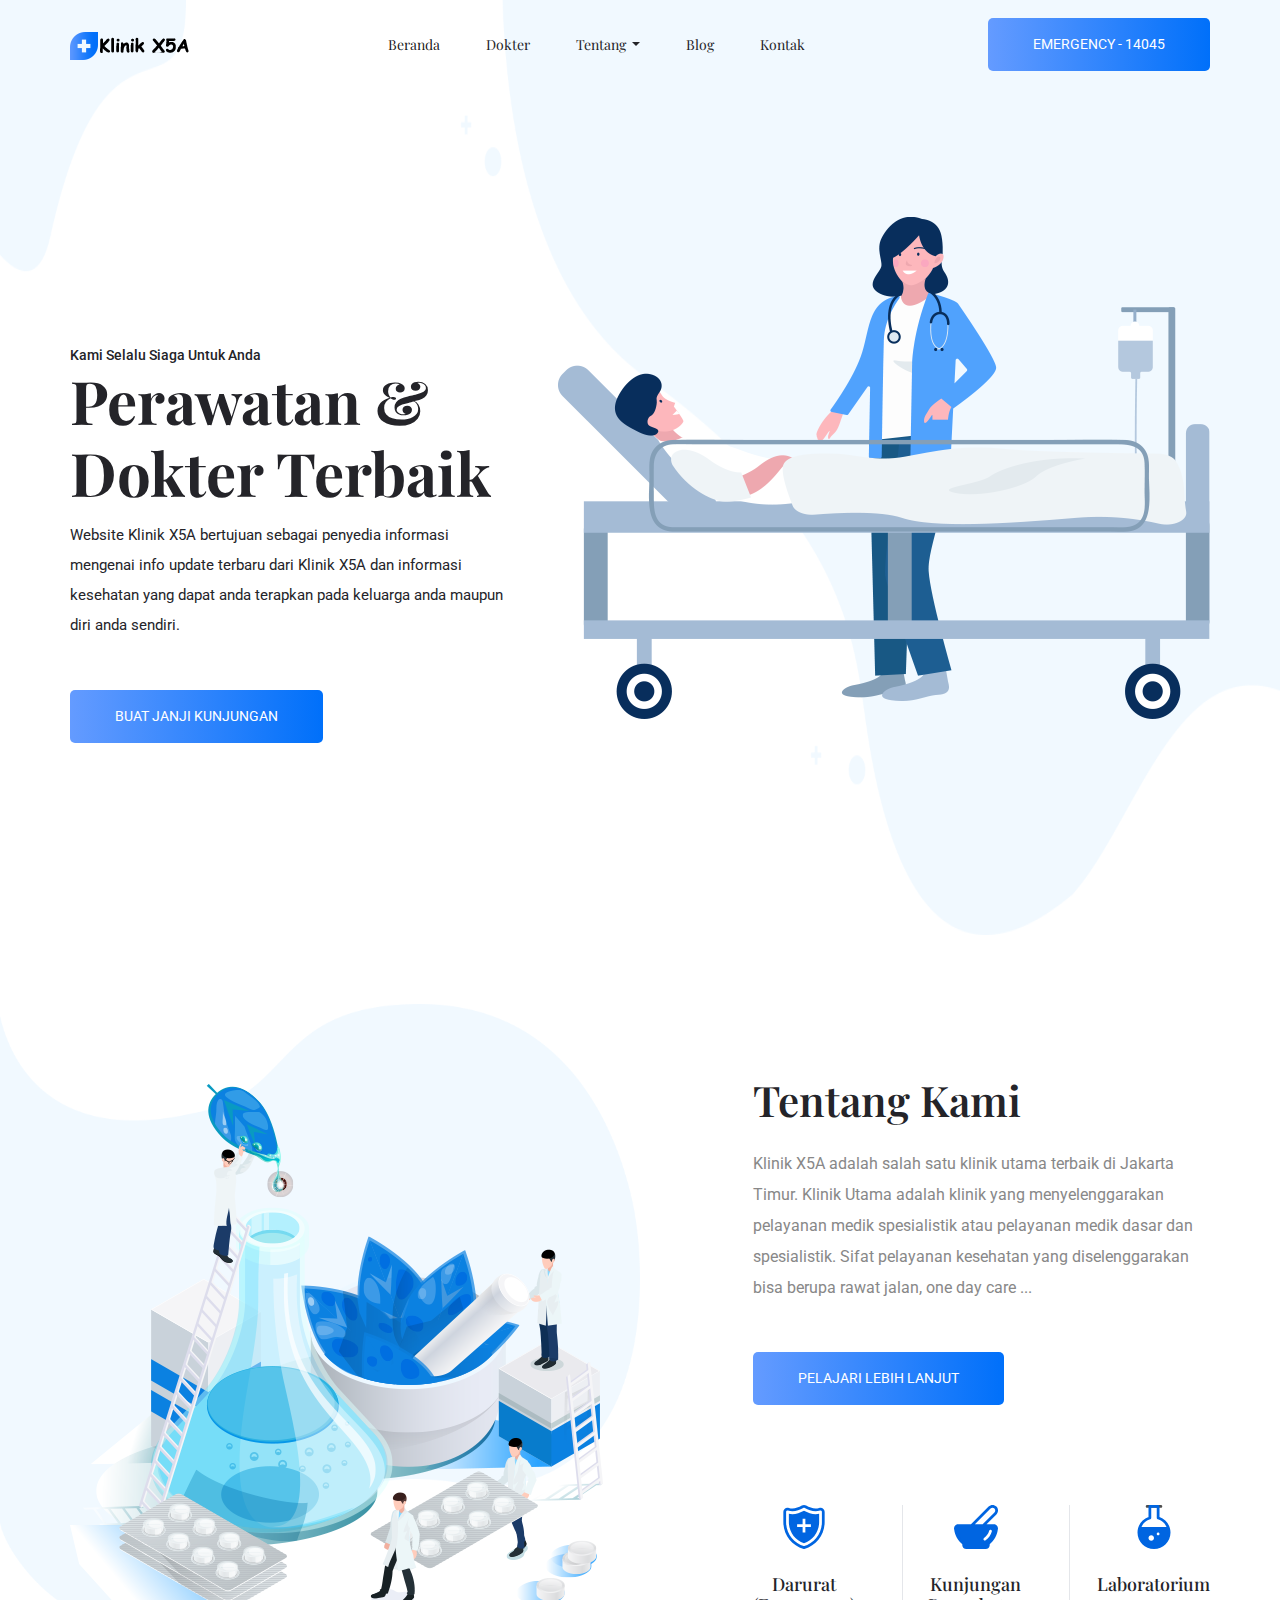
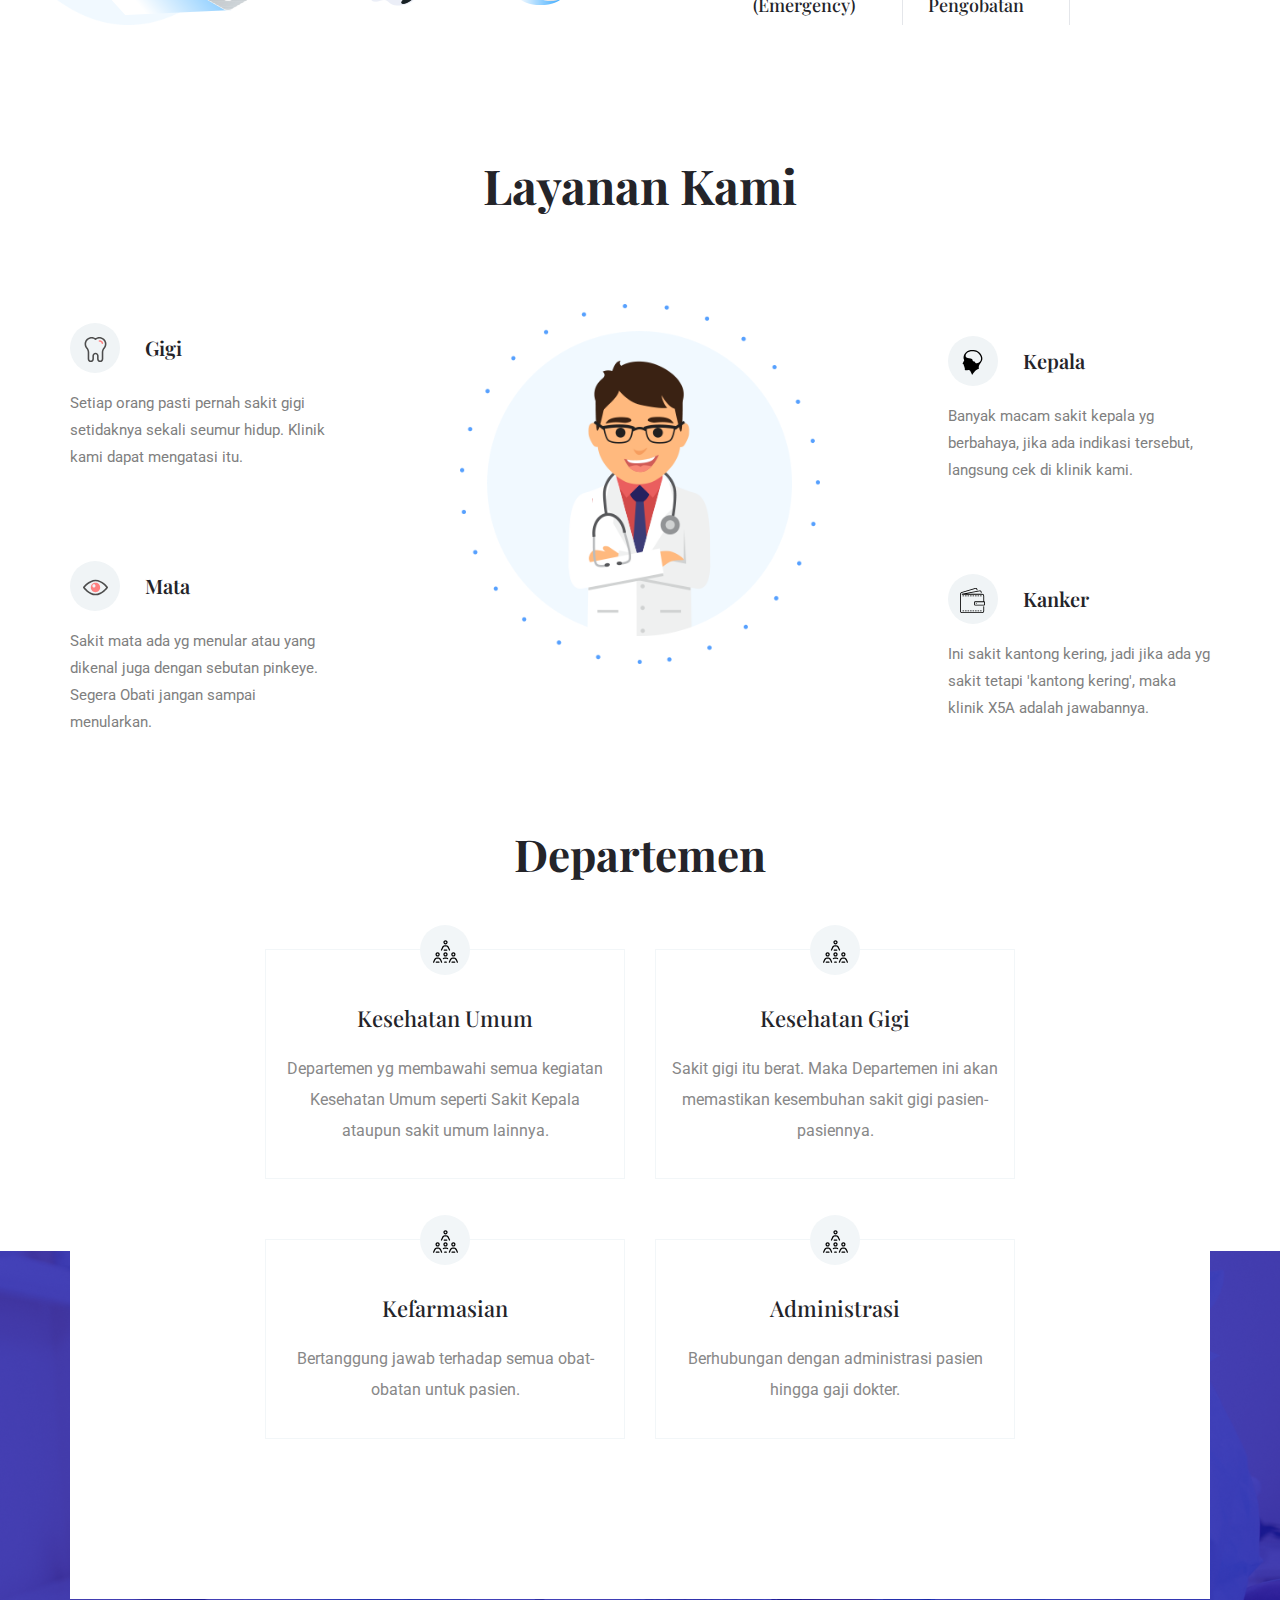
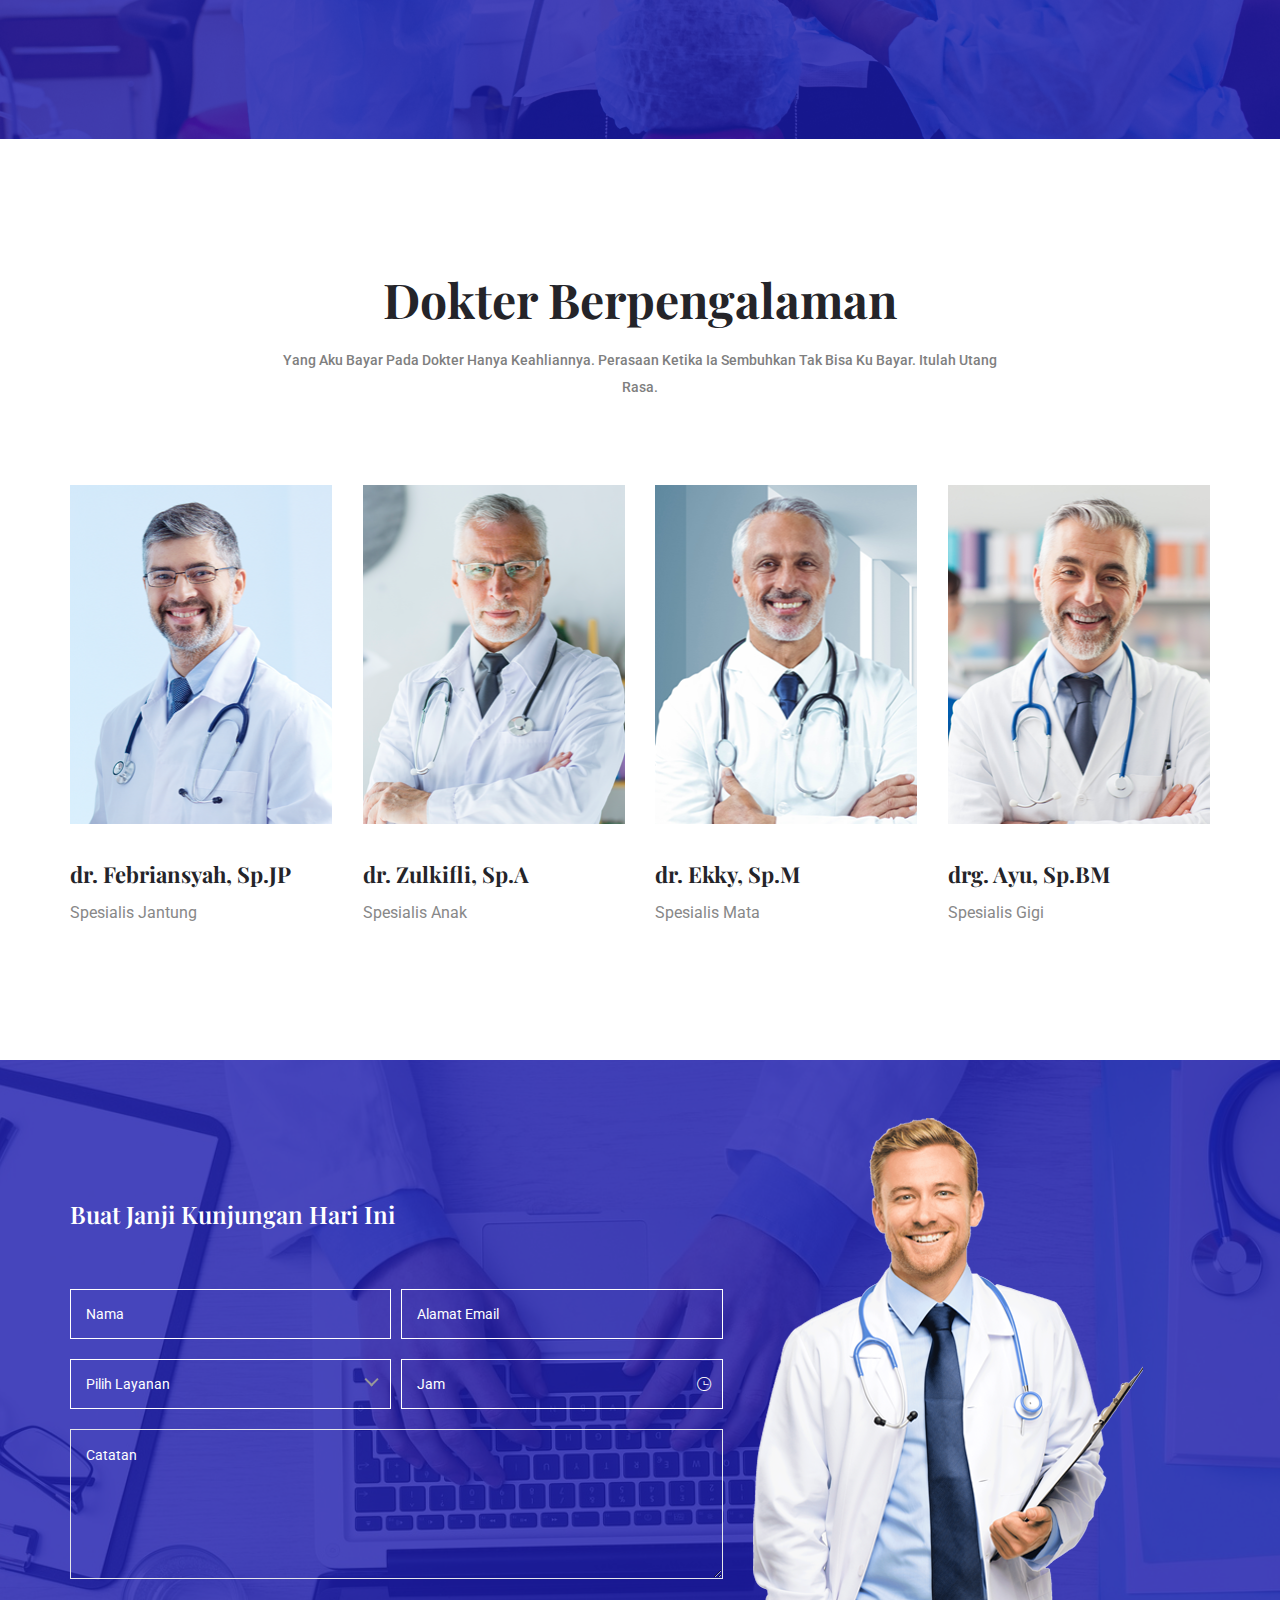
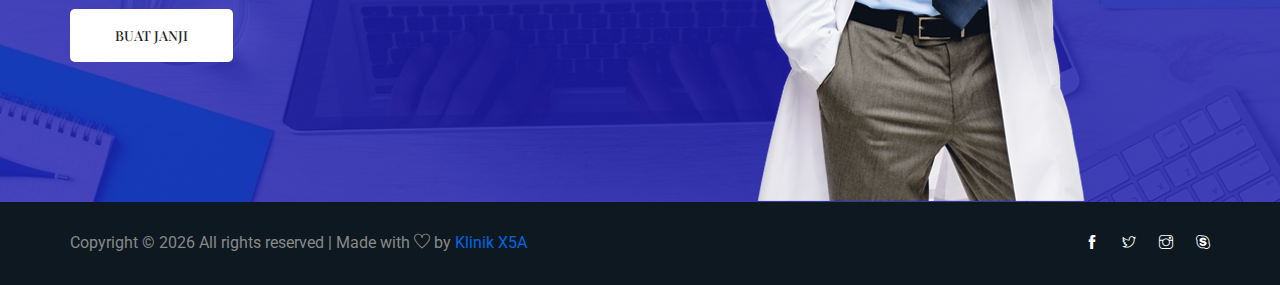
==== index.html @ e028b46a "Initial commit" ====
<!doctype html>
<html lang="en">

<head>
    <meta charset="utf-8">
    <meta name="viewport" content="width=device-width, initial-scale=1, shrink-to-fit=no">
    <title>Klinik X5A</title>
    <link rel="icon" href="img/favicon.png">
    <link rel="stylesheet" href="css/bootstrap.min.css">
    <link rel="stylesheet" href="css/animate.css">
    <link rel="stylesheet" href="css/owl.carousel.min.css">
    <link rel="stylesheet" href="css/themify-icons.css">
    <link rel="stylesheet" href="css/flaticon.css">
    <link rel="stylesheet" href="css/magnific-popup.css">
    <link rel="stylesheet" href="css/nice-select.css">
    <link rel="stylesheet" href="css/slick.css">
    <link rel="stylesheet" href="css/style.css">
</head>

<body>
    <header class="main_menu home_menu">
        <div class="container">
            <div class="row align-items-center">
                <div class="col-lg-12">
                    <nav class="navbar navbar-expand-lg navbar-light">
                        <a class="navbar-brand" href="index.html"> <img src="img/logo.png" alt="logo"> </a>
                        <button class="navbar-toggler" type="button" data-toggle="collapse" data-target="#navbarSupportedContent">
                            <span class="navbar-toggler-icon"></span>
                        </button>

                        <div class="collapse navbar-collapse main-menu-item justify-content-center" id="navbarSupportedContent">
                            <ul class="navbar-nav align-items-center">
                                <li class="nav-item active">
                                    <a class="nav-link" href="index.html">Beranda</a>
                                </li>
                                <li class="nav-item">
                                    <a class="nav-link" href="doctor.html">Dokter</a>
                                </li>

                                <li class="nav-item dropdown">
                                    <a class="nav-link dropdown-toggle" href="blog.html" id="navbarDropdown" role="button" data-toggle="dropdown">
                                        Tentang
                                    </a>
                                    <div class="dropdown-menu">
                                        <a class="dropdown-item" href="about.html">Tentang Kami</a>
                                        <a class="dropdown-item" href="services.html">Layanan</a>
                                    </div>
                                </li>

                                <li class="nav-item">
                                    <a class="nav-link" href="#">Blog</a>
                                </li>
                                <li class="nav-item">
                                    <a class="nav-link" href="contact.html">Kontak</a>
                                </li>
                            </ul>
                        </div>
                        <a class="btn_2 d-none d-lg-block" href="#">EMERGENCY - 14045</a>
                    </nav>
                </div>
            </div>
        </div>
    </header>
    <section class="banner_part">
        <div class="container">
            <div class="row align-items-center">
                <div class="col-lg-5 col-xl-5">
                    <div class="banner_text">
                        <div class="banner_text_iner">
                            <h5>Kami Selalu Siaga untuk Anda</h5>
                            <h1>Perawatan &
                                Dokter Terbaik</h1>
                            <p>Website Klinik X5A bertujuan sebagai penyedia informasi mengenai info update terbaru dari Klinik X5A dan informasi kesehatan yang dapat anda terapkan pada keluarga anda maupun diri anda sendiri.</p>
                            <a href="#" class="btn_2">Buat janji kunjungan</a>

                        </div>
                    </div>
                </div>
                <div class="col-lg-7">
                    <div class="banner_img">
                        <img src="img/banner_img.png" alt="">
                    </div>
                </div>
            </div>
        </div>
    </section>
    <section class="about_us padding_top">
        <div class="container">
            <div class="row justify-content-between align-items-center">
                <div class="col-md-6 col-lg-6">
                    <div class="about_us_img">
                        <img src="img/top_service.png" alt="">
                    </div>
                </div>
                <div class="col-md-6 col-lg-5">
                    <div class="about_us_text">
                        <h2>Tentang Kami</h2>
                        <p>Klinik X5A adalah salah satu klinik utama terbaik di Jakarta Timur. Klinik Utama adalah klinik yang menyelenggarakan pelayanan medik spesialistik atau pelayanan medik dasar dan spesialistik. Sifat pelayanan kesehatan yang diselenggarakan bisa berupa rawat jalan, one day care ...</p>
                        <a class="btn_2 " href="#">pelajari lebih lanjut</a>
                        <div class="banner_item">
                            <div class="single_item">
                                <img src="img/icon/banner_1.svg" alt="">
                                <h5>Darurat<br>(Emergency)</h5>
                            </div>
                            <div class="single_item">
                                <img src="img/icon/banner_2.svg" alt="">
                                <h5>Kunjungan<br>Pengobatan</h5>
                            </div>
                            <div class="single_item">
                                <img src="img/icon/banner_3.svg" alt="">
                                <h5>Laboratorium</h5>
                            </div>
                        </div>
                    </div>
                </div>
            </div>
        </div>
    </section>
    <section class="feature_part">
        <div class="container">
            <div class="row justify-content-center">
                <div class="col-xl-8">
                    <div class="section_tittle text-center">
                        <h2>Layanan Kami</h2>
                    </div>
                </div>
            </div>
            <div class="row justify-content-between align-items-center">
                <div class="col-lg-3 col-sm-12">
                    <div class="single_feature">
                        <div class="single_feature_part">
                            <span class="single_feature_icon"><img src="img/icon/feature_1.svg" alt=""></span>
                            <h4>Gigi</h4>
                            <p>Setiap orang pasti pernah sakit gigi setidaknya sekali seumur hidup. Klinik kami dapat mengatasi itu.</p>
                        </div>
                    </div>
                    <div class="single_feature">
                        <div class="single_feature_part">
                            <span class="single_feature_icon"><img src="img/icon/feature_2.svg" alt=""></span>
                            <h4>Mata</h4>
                            <p>Sakit mata ada yg menular atau yang dikenal juga dengan sebutan pinkeye. Segera Obati jangan sampai menularkan.</p>
                        </div>
                    </div>
                </div>
                <div class="col-lg-4 col-sm-12">
                    <div class="single_feature_img">
                        <img src="img/service.png" alt="">
                    </div>
                </div>
                <div class="col-lg-3 col-sm-12">
                    <div class="single_feature">
                        <div class="single_feature_part">
                            <span class="single_feature_icon"><img src="img/icon/feature_3.svg" alt=""></span>
                            <h4>Kepala</h4>
                            <p>Banyak macam sakit kepala yg berbahaya, jika ada indikasi tersebut, langsung cek di klinik kami.</p>
                        </div>
                    </div>
                    <div class="single_feature">
                        <div class="single_feature_part">
                            <span class="single_feature_icon"><img src="img/icon/feature_4.svg" alt=""></span>
                            <h4>Kanker</h4>
                            <p>Ini sakit kantong kering, jadi jika ada yg sakit tetapi 'kantong kering', maka klinik X5A adalah jawabannya.</p>
                        </div>
                    </div>
                </div>
            </div>
        </div>
    </section>
    <section class="our_depertment section_padding">
        <div class="container">
            <div class="row justify-content-center text-center">
                <div class="col-xl-12">
                    <div class="depertment_content">
                        <div class="row justify-content-center">
                            <div class="col-xl-8">
                                <h2>Departemen</h2>
                                <div class="row">
                                    <div class="col-lg-6 col-sm-6">
                                        <div class="single_our_depertment">
                                            <span class="our_depertment_icon"><img src="img/icon/feature_5.svg"
                                                    alt=""></span>
                                            <h4>Kesehatan Umum</h4>
                                            <p>Departemen yg membawahi semua kegiatan Kesehatan Umum seperti Sakit Kepala ataupun sakit umum lainnya.</p>
                                        </div>
                                    </div>
                                    <div class="col-lg-6 col-sm-6">
                                        <div class="single_our_depertment">
                                            <span class="our_depertment_icon"><img src="img/icon/feature_5.svg"
                                                    alt=""></span>
                                            <h4>Kesehatan Gigi</h4>
                                            <p>Sakit gigi itu berat. Maka Departemen ini akan memastikan kesembuhan sakit gigi pasien-pasiennya.</p>
                                        </div>
                                    </div>
                                    <div class="col-lg-6 col-sm-6">
                                        <div class="single_our_depertment">
                                            <span class="our_depertment_icon"><img src="img/icon/feature_5.svg"
                                                    alt=""></span>
                                            <h4>Kefarmasian</h4>
                                            <p>Bertanggung jawab terhadap semua obat-obatan untuk pasien.</p>
                                        </div>
                                    </div>
                                    <div class="col-lg-6 col-sm-6">
                                        <div class="single_our_depertment">
                                            <span class="our_depertment_icon"><img src="img/icon/feature_5.svg"
                                                    alt=""></span>
                                            <h4>Administrasi</h4>
                                            <p>Berhubungan dengan administrasi pasien hingga gaji dokter.</p>
                                        </div>
                                    </div>
                                </div>
                            </div>
                        </div>
                    </div>
                </div>
            </div>
        </div>
    </section>
    <section class="doctor_part section_padding">
        <div class="container">
            <div class="row justify-content-center">
                <div class="col-xl-8">
                    <div class="section_tittle text-center">
                        <h2>Dokter Berpengalaman</h2>
                        <p>Yang aku bayar pada dokter hanya keahliannya. Perasaan ketika ia sembuhkan tak bisa ku bayar. Itulah utang rasa.</p>
                    </div>
                </div>
            </div>
            <div class="row">
                <div class="col-sm-6 col-lg-3">
                    <div class="single_blog_item">
                        <div class="single_blog_img">
                            <img src="img/doctor/doctor_1.png" alt="doctor">
                            <div class="social_icon">
                                <ul>
                                    <li>
                                        <a href="#"> <i class="ti-facebook"></i> </a>
                                    </li>
                                    <li>
                                        <a href="#"> <i class="ti-twitter-alt"></i> </a>
                                    </li>
                                    <li>
                                        <a href="#"> <i class="ti-instagram"></i> </a>
                                    </li>
                                    <li>
                                        <a href="#"> <i class="ti-skype"></i> </a>
                                    </li>
                                </ul>
                            </div>
                        </div>
                        <div class="single_text">
                            <div class="single_blog_text">
                                <h3>dr. Febriansyah, Sp.JP</h3>
                                <p>Spesialis Jantung</p>
                            </div>
                        </div>
                    </div>
                </div>
                <div class="col-sm-6 col-lg-3">
                    <div class="single_blog_item">
                        <div class="single_blog_img">
                            <img src="img/doctor/doctor_4.png" alt="doctor">
                            <div class="social_icon">
                                <ul>
                                    <li>
                                        <a href="#"> <i class="ti-facebook"></i> </a>
                                    </li>
                                    <li>
                                        <a href="#"> <i class="ti-twitter-alt"></i> </a>
                                    </li>
                                    <li>
                                        <a href="#"> <i class="ti-instagram"></i> </a>
                                    </li>
                                    <li>
                                        <a href="#"> <i class="ti-skype"></i> </a>
                                    </li>
                                </ul>
                            </div>
                        </div>
                        <div class="single_text">
                            <div class="single_blog_text">
                                <h3>dr. Zulkifli, Sp.A</h3>
                                <p>Spesialis Anak</p>
                            </div>
                        </div>
                    </div>
                </div>
                <div class="col-sm-6 col-lg-3">
                    <div class="single_blog_item">
                        <div class="single_blog_img">
                            <img src="img/doctor/doctor_2.png" alt="doctor">
                            <div class="social_icon">
                                <ul>
                                    <li>
                                        <a href="#"> <i class="ti-facebook"></i> </a>
                                    </li>
                                    <li>
                                        <a href="#"> <i class="ti-twitter-alt"></i> </a>
                                    </li>
                                    <li>
                                        <a href="#"> <i class="ti-instagram"></i> </a>
                                    </li>
                                    <li>
                                        <a href="#"> <i class="ti-skype"></i> </a>
                                    </li>
                                </ul>
                            </div>
                        </div>
                        <div class="single_text">
                            <div class="single_blog_text">
                                <h3>dr. Ekky, Sp.M</h3>
                                <p>Spesialis Mata</p>
                            </div>
                        </div>
                    </div>
                </div>
                <div class="col-sm-6 col-lg-3">
                    <div class="single_blog_item">
                        <div class="single_blog_img">
                            <img src="img/doctor/doctor_3.png" alt="doctor">
                            <div class="social_icon">
                                <ul>
                                    <li>
                                        <a href="#"> <i class="ti-facebook"></i> </a>
                                    </li>
                                    <li>
                                        <a href="#"> <i class="ti-twitter-alt"></i> </a>
                                    </li>
                                    <li>
                                        <a href="#"> <i class="ti-instagram"></i> </a>
                                    </li>
                                    <li>
                                        <a href="#"> <i class="ti-skype"></i> </a>
                                    </li>
                                </ul>
                            </div>
                        </div>
                        <div class="single_text">
                            <div class="single_blog_text">
                                <h3>drg. Ayu, Sp.BM</h3>
                                <p>Spesialis Gigi</p>
                            </div>
                        </div>
                    </div>
                </div>
            </div>
        </div>
    </section>
    <section class="regervation_part section_padding">
        <div class="container">
            <div class="row align-items-center regervation_content">
                <div class="col-lg-7">
                    <div class="regervation_part_iner">
                        <form>
                            <h2>Buat Janji Kunjungan Hari Ini</h2>
                            <div class="form-row">
                                <div class="form-group col-md-6">
                                    <input type="email" class="form-control" id="inputEmail4" placeholder="Nama">
                                </div>
                                <div class="form-group col-md-6">
                                    <input type="password" class="form-control" id="inputPassword4" placeholder="Alamat Email">
                                </div>
                                <div class="form-group col-md-6">
                                    <select class="form-control" id="Select">
                                        <option value="1" selected>Pilih Layanan</option>
                                        <option value="2">Umum</option>
                                        <option value="3">Gigi</option>
                                        <option value="4">Anak</option>
                                        <option value="5">Mata</option>
                                    </select>
                                </div>
                                <div class="form-group time_icon col-md-6">
                                    <select class="form-control" id="Select2">
                                        <option value="" selected>Jam</option>
                                        <option value="1">8 AM TO 10AM</option>
                                        <option value="1">10 AM TO 12PM</option>
                                        <option value="1">12PM TO 2PM</option>
                                        <option value="1">2PM TO 4PM</option>
                                        <option value="1">4PM TO 6PM</option>
                                        <option value="1">6PM TO 8PM</option>
                                        <option value="1">4PM TO 10PM</option>
                                        <option value="1">10PM TO 12PM</option>
                                    </select>
                                </div>
                                <div class="form-group col-md-12">
                                    <textarea class="form-control" id="Textarea" rows="4" placeholder="Catatan"></textarea>
                                </div>
                            </div>
                            <div class="regerv_btn">
                                <a href="#" class="btn_2">Buat Janji</a>
                            </div>
                        </form>
                    </div>
                </div>
                <div class="col-lg-5 col-md-6">
                    <div class="reservation_img">
                        <img src="img/reservation.png" alt="" class="reservation_img_iner">
                    </div>
                </div>
            </div>
        </div>
    </section>
    <footer class="footer-area">
        <div class="copyright_part">
            <div class="container">
                <div class="row align-items-center">
                    <p class="footer-text m-0 col-lg-8 col-md-12">
                        Copyright &copy;
                        <script>
                            document.write(new Date().getFullYear());
                        </script> All rights reserved | Made with
                        <i class="ti-heart" aria-hidden="true"></i> by <a href="#">Klinik X5A</a>
                    </p>
                    <div class="col-lg-4 col-md-12 text-center text-lg-right footer-social">
                        <a href="#"><i class="ti-facebook"></i></a>
                        <a href="#"> <i class="ti-twitter"></i> </a>
                        <a href="#"><i class="ti-instagram"></i></a>
                        <a href="#"><i class="ti-skype"></i></a>
                    </div>
                </div>
            </div>
        </div>
    </footer>

    <script src="js/jquery-1.12.1.min.js"></script>
    <script src="js/popper.min.js"></script>
    <script src="js/bootstrap.min.js"></script>
    <script src="js/owl.carousel.min.js"></script>
    <script src="js/jquery.nice-select.min.js"></script>
    <script src="js/jquery.ajaxchimp.min.js"></script>
    <script src="js/jquery.form.js"></script>
    <script src="js/jquery.validate.min.js"></script>
    <script src="js/mail-script.js"></script>
    <script src="js/contact.js"></script>
    <script src="js/custom.js"></script>
</body>

</html>
---- css/themify-icons.css ----
@font-face {
	font-family: 'themify';
	src:url('../fonts/themify.eot?-fvbane');
	src:url('../fonts/themify.eot?#iefix-fvbane') format('embedded-opentype'),
		url('../fonts/themify.woff?-fvbane') format('woff'),
		url('../fonts/themify.ttf?-fvbane') format('truetype'),
		url('../fonts/themify.svg?-fvbane#themify') format('svg');
	font-weight: normal;
	font-style: normal;
}

[class^="ti-"], [class*=" ti-"] {
	font-family: 'themify';
	speak: none;
	font-style: normal;
	font-weight: normal;
	font-variant: normal;
	text-transform: none;
	line-height: 1;

	/* Better Font Rendering =========== */
	-webkit-font-smoothing: antialiased;
	-moz-osx-font-smoothing: grayscale;
}

.ti-wand:before {
	content: "\e600";
}
.ti-volume:before {
	content: "\e601";
}
.ti-user:before {
	content: "\e602";
}
.ti-unlock:before {
	content: "\e603";
}
.ti-unlink:before {
	content: "\e604";
}
.ti-trash:before {
	content: "\e605";
}
.ti-thought:before {
	content: "\e606";
}
.ti-target:before {
	content: "\e607";
}
.ti-tag:before {
	content: "\e608";
}
.ti-tablet:before {
	content: "\e609";
}
.ti-star:before {
	content: "\e60a";
}
.ti-spray:before {
	content: "\e60b";
}
.ti-signal:before {
	content: "\e60c";
}
.ti-shopping-cart:before {
	content: "\e60d";
}
.ti-shopping-cart-full:before {
	content: "\e60e";
}
.ti-settings:before {
	content: "\e60f";
}
.ti-search:before {
	content: "\e610";
}
.ti-zoom-in:before {
	content: "\e611";
}
.ti-zoom-out:before {
	content: "\e612";
}
.ti-cut:before {
	content: "\e613";
}
.ti-ruler:before {
	content: "\e614";
}
.ti-ruler-pencil:before {
	content: "\e615";
}
.ti-ruler-alt:before {
	content: "\e616";
}
.ti-bookmark:before {
	content: "\e617";
}
.ti-bookmark-alt:before {
	content: "\e618";
}
.ti-reload:before {
	content: "\e619";
}
.ti-plus:before {
	content: "\e61a";
}
.ti-pin:before {
	content: "\e61b";
}
.ti-pencil:before {
	content: "\e61c";
}
.ti-pencil-alt:before {
	content: "\e61d";
}
.ti-paint-roller:before {
	content: "\e61e";
}
.ti-paint-bucket:before {
	content: "\e61f";
}
.ti-na:before {
	content: "\e620";
}
.ti-mobile:before {
	content: "\e621";
}
.ti-minus:before {
	content: "\e622";
}
.ti-medall:before {
	content: "\e623";
}
.ti-medall-alt:before {
	content: "\e624";
}
.ti-marker:before {
	content: "\e625";
}
.ti-marker-alt:before {
	content: "\e626";
}
.ti-arrow-up:before {
	content: "\e627";
}
.ti-arrow-right:before {
	content: "\e628";
}
.ti-arrow-left:before {
	content: "\e629";
}
.ti-arrow-down:before {
	content: "\e62a";
}
.ti-lock:before {
	content: "\e62b";
}
.ti-location-arrow:before {
	content: "\e62c";
}
.ti-link:before {
	content: "\e62d";
}
.ti-layout:before {
	content: "\e62e";
}
.ti-layers:before {
	content: "\e62f";
}
.ti-layers-alt:before {
	content: "\e630";
}
.ti-key:before {
	content: "\e631";
}
.ti-import:before {
	content: "\e632";
}
.ti-image:before {
	content: "\e633";
}
.ti-heart:before {
	content: "\e634";
}
.ti-heart-broken:before {
	content: "\e635";
}
.ti-hand-stop:before {
	content: "\e636";
}
.ti-hand-open:before {
	content: "\e637";
}
.ti-hand-drag:before {
	content: "\e638";
}
.ti-folder:before {
	content: "\e639";
}
.ti-flag:before {
	content: "\e63a";
}
.ti-flag-alt:before {
	content: "\e63b";
}
.ti-flag-alt-2:before {
	content: "\e63c";
}
.ti-eye:before {
	content: "\e63d";
}
.ti-export:before {
	content: "\e63e";
}
.ti-exchange-vertical:before {
	content: "\e63f";
}
.ti-desktop:before {
	content: "\e640";
}
.ti-cup:before {
	content: "\e641";
}
.ti-crown:before {
	content: "\e642";
}
.ti-comments:before {
	content: "\e643";
}
.ti-comment:before {
	content: "\e644";
}
.ti-comment-alt:before {
	content: "\e645";
}
.ti-close:before {
	content: "\e646";
}
.ti-clip:before {
	content: "\e647";
}
.ti-angle-up:before {
	content: "\e648";
}
.ti-angle-right:before {
	content: "\e649";
}
.ti-angle-left:before {
	content: "\e64a";
}
.ti-angle-down:before {
	content: "\e64b";
}
.ti-check:before {
	content: "\e64c";
}
.ti-check-box:before {
	content: "\e64d";
}
.ti-camera:before {
	content: "\e64e";
}
.ti-announcement:before {
	content: "\e64f";
}
.ti-brush:before {
	content: "\e650";
}
.ti-briefcase:before {
	content: "\e651";
}
.ti-bolt:before {
	content: "\e652";
}
.ti-bolt-alt:before {
	content: "\e653";
}
.ti-blackboard:before {
	content: "\e654";
}
.ti-bag:before {
	content: "\e655";
}
.ti-move:before {
	content: "\e656";
}
.ti-arrows-vertical:before {
	content: "\e657";
}
.ti-arrows-horizontal:before {
	content: "\e658";
}
.ti-fullscreen:before {
	content: "\e659";
}
.ti-arrow-top-right:before {
	content: "\e65a";
}
.ti-arrow-top-left:before {
	content: "\e65b";
}
.ti-arrow-circle-up:before {
	content: "\e65c";
}
.ti-arrow-circle-right:before {
	content: "\e65d";
}
.ti-arrow-circle-left:before {
	content: "\e65e";
}
.ti-arrow-circle-down:before {
	content: "\e65f";
}
.ti-angle-double-up:before {
	content: "\e660";
}
.ti-angle-double-right:before {
	content: "\e661";
}
.ti-angle-double-left:before {
	content: "\e662";
}
.ti-angle-double-down:before {
	content: "\e663";
}
.ti-zip:before {
	content: "\e664";
}
.ti-world:before {
	content: "\e665";
}
.ti-wheelchair:before {
	content: "\e666";
}
.ti-view-list:before {
	content: "\e667";
}
.ti-view-list-alt:before {
	content: "\e668";
}
.ti-view-grid:before {
	content: "\e669";
}
.ti-uppercase:before {
	content: "\e66a";
}
.ti-upload:before {
	content: "\e66b";
}
.ti-underline:before {
	content: "\e66c";
}
.ti-truck:before {
	content: "\e66d";
}
.ti-timer:before {
	content: "\e66e";
}
.ti-ticket:before {
	content: "\e66f";
}
.ti-thumb-up:before {
	content: "\e670";
}
.ti-thumb-down:before {
	content: "\e671";
}
.ti-text:before {
	content: "\e672";
}
.ti-stats-up:before {
	content: "\e673";
}
.ti-stats-down:before {
	content: "\e674";
}
.ti-split-v:before {
	content: "\e675";
}
.ti-split-h:before {
	content: "\e676";
}
.ti-smallcap:before {
	content: "\e677";
}
.ti-shine:before {
	content: "\e678";
}
.ti-shift-right:before {
	content: "\e679";
}
.ti-shift-left:before {
	content: "\e67a";
}
.ti-shield:before {
	content: "\e67b";
}
.ti-notepad:before {
	content: "\e67c";
}
.ti-server:before {
	content: "\e67d";
}
.ti-quote-right:before {
	content: "\e67e";
}
.ti-quote-left:before {
	content: "\e67f";
}
.ti-pulse:before {
	content: "\e680";
}
.ti-printer:before {
	content: "\e681";
}
.ti-power-off:before {
	content: "\e682";
}
.ti-plug:before {
	content: "\e683";
}
.ti-pie-chart:before {
	content: "\e684";
}
.ti-paragraph:before {
	content: "\e685";
}
.ti-panel:before {
	content: "\e686";
}
.ti-package:before {
	content: "\e687";
}
.ti-music:before {
	content: "\e688";
}
.ti-music-alt:before {
	content: "\e689";
}
.ti-mouse:before {
	content: "\e68a";
}
.ti-mouse-alt:before {
	content: "\e68b";
}
.ti-money:before {
	content: "\e68c";
}
.ti-microphone:before {
	content: "\e68d";
}
.ti-menu:before {
	content: "\e68e";
}
.ti-menu-alt:before {
	content: "\e68f";
}
.ti-map:before {
	content: "\e690";
}
.ti-map-alt:before {
	content: "\e691";
}
.ti-loop:before {
	content: "\e692";
}
.ti-location-pin:before {
	content: "\e693";
}
.ti-list:before {
	content: "\e694";
}
.ti-light-bulb:before {
	content: "\e695";
}
.ti-Italic:before {
	content: "\e696";
}
.ti-info:before {
	content: "\e697";
}
.ti-infinite:before {
	content: "\e698";
}
.ti-id-badge:before {
	content: "\e699";
}
.ti-hummer:before {
	content: "\e69a";
}
.ti-home:before {
	content: "\e69b";
}
.ti-help:before {
	content: "\e69c";
}
.ti-headphone:before {
	content: "\e69d";
}
.ti-harddrives:before {
	content: "\e69e";
}
.ti-harddrive:before {
	content: "\e69f";
}
.ti-gift:before {
	content: "\e6a0";
}
.ti-game:before {
	content: "\e6a1";
}
.ti-filter:before {
	content: "\e6a2";
}
.ti-files:before {
	content: "\e6a3";
}
.ti-file:before {
	content: "\e6a4";
}
.ti-eraser:before {
	content: "\e6a5";
}
.ti-envelope:before {
	content: "\e6a6";
}
.ti-download:before {
	content: "\e6a7";
}
.ti-direction:before {
	content: "\e6a8";
}
.ti-direction-alt:before {
	content: "\e6a9";
}
.ti-dashboard:before {
	content: "\e6aa";
}
.ti-control-stop:before {
	content: "\e6ab";
}
.ti-control-shuffle:before {
	content: "\e6ac";
}
.ti-control-play:before {
	content: "\e6ad";
}
.ti-control-pause:before {
	content: "\e6ae";
}
.ti-control-forward:before {
	content: "\e6af";
}
.ti-control-backward:before {
	content: "\e6b0";
}
.ti-cloud:before {
	content: "\e6b1";
}
.ti-cloud-up:before {
	content: "\e6b2";
}
.ti-cloud-down:before {
	content: "\e6b3";
}
.ti-clipboard:before {
	content: "\e6b4";
}
.ti-car:before {
	content: "\e6b5";
}
.ti-calendar:before {
	content: "\e6b6";
}
.ti-book:before {
	content: "\e6b7";
}
.ti-bell:before {
	content: "\e6b8";
}
.ti-basketball:before {
	content: "\e6b9";
}
.ti-bar-chart:before {
	content: "\e6ba";
}
.ti-bar-chart-alt:before {
	content: "\e6bb";
}
.ti-back-right:before {
	content: "\e6bc";
}
.ti-back-left:before {
	content: "\e6bd";
}
.ti-arrows-corner:before {
	content: "\e6be";
}
.ti-archive:before {
	content: "\e6bf";
}
.ti-anchor:before {
	content: "\e6c0";
}
.ti-align-right:before {
	content: "\e6c1";
}
.ti-align-left:before {
	content: "\e6c2";
}
.ti-align-justify:before {
	content: "\e6c3";
}
.ti-align-center:before {
	content: "\e6c4";
}
.ti-alert:before {
	content: "\e6c5";
}
.ti-alarm-clock:before {
	content: "\e6c6";
}
.ti-agenda:before {
	content: "\e6c7";
}
.ti-write:before {
	content: "\e6c8";
}
.ti-window:before {
	content: "\e6c9";
}
.ti-widgetized:before {
	content: "\e6ca";
}
.ti-widget:before {
	content: "\e6cb";
}
.ti-widget-alt:before {
	content: "\e6cc";
}
.ti-wallet:before {
	content: "\e6cd";
}
.ti-video-clapper:before {
	content: "\e6ce";
}
.ti-video-camera:before {
	content: "\e6cf";
}
.ti-vector:before {
	content: "\e6d0";
}
.ti-themify-logo:before {
	content: "\e6d1";
}
.ti-themify-favicon:before {
	content: "\e6d2";
}
.ti-themify-favicon-alt:before {
	content: "\e6d3";
}
.ti-support:before {
	content: "\e6d4";
}
.ti-stamp:before {
	content: "\e6d5";
}
.ti-split-v-alt:before {
	content: "\e6d6";
}
.ti-slice:before {
	content: "\e6d7";
}
.ti-shortcode:before {
	content: "\e6d8";
}
.ti-shift-right-alt:before {
	content: "\e6d9";
}
.ti-shift-left-alt:before {
	content: "\e6da";
}
.ti-ruler-alt-2:before {
	content: "\e6db";
}
.ti-receipt:before {
	content: "\e6dc";
}
.ti-pin2:before {
	content: "\e6dd";
}
.ti-pin-alt:before {
	content: "\e6de";
}
.ti-pencil-alt2:before {
	content: "\e6df";
}
.ti-palette:before {
	content: "\e6e0";
}
.ti-more:before {
	content: "\e6e1";
}
.ti-more-alt:before {
	content: "\e6e2";
}
.ti-microphone-alt:before {
	content: "\e6e3";
}
.ti-magnet:before {
	content: "\e6e4";
}
.ti-line-double:before {
	content: "\e6e5";
}
.ti-line-dotted:before {
	content: "\e6e6";
}
.ti-line-dashed:before {
	content: "\e6e7";
}
.ti-layout-width-full:before {
	content: "\e6e8";
}
.ti-layout-width-default:before {
	content: "\e6e9";
}
.ti-layout-width-default-alt:before {
	content: "\e6ea";
}
.ti-layout-tab:before {
	content: "\e6eb";
}
.ti-layout-tab-window:before {
	content: "\e6ec";
}
.ti-layout-tab-v:before {
	content: "\e6ed";
}
.ti-layout-tab-min:before {
	content: "\e6ee";
}
.ti-layout-slider:before {
	content: "\e6ef";
}
.ti-layout-slider-alt:before {
	content: "\e6f0";
}
.ti-layout-sidebar-right:before {
	content: "\e6f1";
}
.ti-layout-sidebar-none:before {
	content: "\e6f2";
}
.ti-layout-sidebar-left:before {
	content: "\e6f3";
}
.ti-layout-placeholder:before {
	content: "\e6f4";
}
.ti-layout-menu:before {
	content: "\e6f5";
}
.ti-layout-menu-v:before {
	content: "\e6f6";
}
.ti-layout-menu-separated:before {
	content: "\e6f7";
}
.ti-layout-menu-full:before {
	content: "\e6f8";
}
.ti-layout-media-right-alt:before {
	content: "\e6f9";
}
.ti-layout-media-right:before {
	content: "\e6fa";
}
.ti-layout-media-overlay:before {
	content: "\e6fb";
}
.ti-layout-media-overlay-alt:before {
	content: "\e6fc";
}
.ti-layout-media-overlay-alt-2:before {
	content: "\e6fd";
}
.ti-layout-media-left-alt:before {
	content: "\e6fe";
}
.ti-layout-media-left:before {
	content: "\e6ff";
}
.ti-layout-media-center-alt:before {
	content: "\e700";
}
.ti-layout-media-center:before {
	content: "\e701";
}
.ti-layout-list-thumb:before {
	content: "\e702";
}
.ti-layout-list-thumb-alt:before {
	content: "\e703";
}
.ti-layout-list-post:before {
	content: "\e704";
}
.ti-layout-list-large-image:before {
	content: "\e705";
}
.ti-layout-line-solid:before {
	content: "\e706";
}
.ti-layout-grid4:before {
	content: "\e707";
}
.ti-layout-grid3:before {
	content: "\e708";
}
.ti-layout-grid2:before {
	content: "\e709";
}
.ti-layout-grid2-thumb:before {
	content: "\e70a";
}
.ti-layout-cta-right:before {
	content: "\e70b";
}
.ti-layout-cta-left:before {
	content: "\e70c";
}
.ti-layout-cta-center:before {
	content: "\e70d";
}
.ti-layout-cta-btn-right:before {
	content: "\e70e";
}
.ti-layout-cta-btn-left:before {
	content: "\e70f";
}
.ti-layout-column4:before {
	content: "\e710";
}
.ti-layout-column3:before {
	content: "\e711";
}
.ti-layout-column2:before {
	content: "\e712";
}
.ti-layout-accordion-separated:before {
	content: "\e713";
}
.ti-layout-accordion-merged:before {
	content: "\e714";
}
.ti-layout-accordion-list:before {
	content: "\e715";
}
.ti-ink-pen:before {
	content: "\e716";
}
.ti-info-alt:before {
	content: "\e717";
}
.ti-help-alt:before {
	content: "\e718";
}
.ti-headphone-alt:before {
	content: "\e719";
}
.ti-hand-point-up:before {
	content: "\e71a";
}
.ti-hand-point-right:before {
	content: "\e71b";
}
.ti-hand-point-left:before {
	content: "\e71c";
}
.ti-hand-point-down:before {
	content: "\e71d";
}
.ti-gallery:before {
	content: "\e71e";
}
.ti-face-smile:before {
	content: "\e71f";
}
.ti-face-sad:before {
	content: "\e720";
}
.ti-credit-card:before {
	content: "\e721";
}
.ti-control-skip-forward:before {
	content: "\e722";
}
.ti-control-skip-backward:before {
	content: "\e723";
}
.ti-control-record:before {
	content: "\e724";
}
.ti-control-eject:before {
	content: "\e725";
}
.ti-comments-smiley:before {
	content: "\e726";
}
.ti-brush-alt:before {
	content: "\e727";
}
.ti-youtube:before {
	content: "\e728";
}
.ti-vimeo:before {
	content: "\e729";
}
.ti-twitter:before {
	content: "\e72a";
}
.ti-time:before {
	content: "\e72b";
}
.ti-tumblr:before {
	content: "\e72c";
}
.ti-skype:before {
	content: "\e72d";
}
.ti-share:before {
	content: "\e72e";
}
.ti-share-alt:before {
	content: "\e72f";
}
.ti-rocket:before {
	content: "\e730";
}
.ti-pinterest:before {
	content: "\e731";
}
.ti-new-window:before {
	content: "\e732";
}
.ti-microsoft:before {
	content: "\e733";
}
.ti-list-ol:before {
	content: "\e734";
}
.ti-linkedin:before {
	content: "\e735";
}
.ti-layout-sidebar-2:before {
	content: "\e736";
}
.ti-layout-grid4-alt:before {
	content: "\e737";
}
.ti-layout-grid3-alt:before {
	content: "\e738";
}
.ti-layout-grid2-alt:before {
	content: "\e739";
}
.ti-layout-column4-alt:before {
	content: "\e73a";
}
.ti-layout-column3-alt:before {
	content: "\e73b";
}
.ti-layout-column2-alt:before {
	content: "\e73c";
}
.ti-instagram:before {
	content: "\e73d";
}
.ti-google:before {
	content: "\e73e";
}
.ti-github:before {
	content: "\e73f";
}
.ti-flickr:before {
	content: "\e740";
}
.ti-facebook:before {
	content: "\e741";
}
.ti-dropbox:before {
	content: "\e742";
}
.ti-dribbble:before {
	content: "\e743";
}
.ti-apple:before {
	content: "\e744";
}
.ti-android:before {
	content: "\e745";
}
.ti-save:before {
	content: "\e746";
}
.ti-save-alt:before {
	content: "\e747";
}
.ti-yahoo:before {
	content: "\e748";
}
.ti-wordpress:before {
	content: "\e749";
}
.ti-vimeo-alt:before {
	content: "\e74a";
}
.ti-twitter-alt:before {
	content: "\e74b";
}
.ti-tumblr-alt:before {
	content: "\e74c";
}
.ti-trello:before {
	content: "\e74d";
}
.ti-stack-overflow:before {
	content: "\e74e";
}
.ti-soundcloud:before {
	content: "\e74f";
}
.ti-sharethis:before {
	content: "\e750";
}
.ti-sharethis-alt:before {
	content: "\e751";
}
.ti-reddit:before {
	content: "\e752";
}
.ti-pinterest-alt:before {
	content: "\e753";
}
.ti-microsoft-alt:before {
	content: "\e754";
}
.ti-linux:before {
	content: "\e755";
}
.ti-jsfiddle:before {
	content: "\e756";
}
.ti-joomla:before {
	content: "\e757";
}
.ti-html5:before {
	content: "\e758";
}
.ti-flickr-alt:before {
	content: "\e759";
}
.ti-email:before {
	content: "\e75a";
}
.ti-drupal:before {
	content: "\e75b";
}
.ti-dropbox-alt:before {
	content: "\e75c";
}
.ti-css3:before {
	content: "\e75d";
}
.ti-rss:before {
	content: "\e75e";
}
.ti-rss-alt:before {
	content: "\e75f";
}
---- css/flaticon.css ----
/*
  	Flaticon icon font: Flaticon
  	Creation date: 09/04/2019 10:10
  	*/

@font-face {
  font-family: "Flaticon";
  src: url("../fonts/Flaticon.eot");
  src: url("../fonts/Flaticon.eot?#iefix") format("embedded-opentype"),
       url("../fonts/Flaticon.woff2") format("woff2"),
       url("../fonts/Flaticon.woff") format("woff"),
       url("../fonts/Flaticon.ttf") format("truetype"),
       url("../fonts/Flaticon.svg#Flaticon") format("svg");
  font-weight: normal;
  font-style: normal;
}

@media screen and (-webkit-min-device-pixel-ratio:0) {
  @font-face {
    font-family: "Flaticon";
    src: url("./Flaticon.svg#Flaticon") format("svg");
  }
}

[class^="flaticon-"]:before, [class*=" flaticon-"]:before,
[class^="flaticon-"]:after, [class*=" flaticon-"]:after {   
  font-family: Flaticon;
        font-size: 30px;
       font-style: normal;
       color: #fff;
}

.flaticon-growth:before { content: "\f100"; }
.flaticon-wallet:before { content: "\f101"; }
---- css/nice-select.css ----
.nice-select {
  -webkit-tap-highlight-color: transparent;
  background-color: #fff;
  border-radius: 5px;
  border: solid 1px #e8e8e8;
  box-sizing: border-box;
  clear: both;
  cursor: pointer;
  display: block;
  float: left;
  font-family: inherit;
  font-size: 14px;
  font-weight: normal;
  height: 42px;
  line-height: 40px;
  outline: none;
  padding-left: 18px;
  padding-right: 30px;
  position: relative;
  text-align: left !important;
  -webkit-transition: all 0.2s ease-in-out;
  transition: all 0.2s ease-in-out;
  -webkit-user-select: none;
     -moz-user-select: none;
      -ms-user-select: none;
          user-select: none;
  white-space: nowrap;
  width: auto; }
  .nice-select:hover {
    border-color: #dbdbdb; }
  .nice-select:active, .nice-select.open, .nice-select:focus {
    border-color: #999; }
  .nice-select:after {
    border-bottom: 2px solid #999;
    border-right: 2px solid #999;
    content: '';
    display: block;
    height: 10px;
    margin-top: -4px;
    pointer-events: none;
    position: absolute;
    right: 12px;
    top: 50%;
    -webkit-transform-origin: 66% 66%;
        -ms-transform-origin: 66% 66%;
            transform-origin: 66% 66%;
    -webkit-transform: rotate(45deg);
        -ms-transform: rotate(45deg);
            transform: rotate(45deg);
    -webkit-transition: all 0.15s ease-in-out;
    transition: all 0.15s ease-in-out;
    width: 10px; }
  .nice-select.open:after {
    -webkit-transform: rotate(-135deg);
        -ms-transform: rotate(-135deg);
            transform: rotate(-135deg); }
  .nice-select.open .list {
    opacity: 1;
    pointer-events: auto;
    -webkit-transform: scale(1) translateY(0);
        -ms-transform: scale(1) translateY(0);
            transform: scale(1) translateY(0); }
  .nice-select.disabled {
    border-color: #ededed;
    color: #999;
    pointer-events: none; }
    .nice-select.disabled:after {
      border-color: #cccccc; }
  .nice-select.wide {
    width: 100%; }
    .nice-select.wide .list {
      left: 0 !important;
      right: 0 !important; }
  .nice-select.right {
    float: right; }
    .nice-select.right .list {
      left: auto;
      right: 0; }
  .nice-select.small {
    font-size: 12px;
    height: 36px;
    line-height: 34px; }
    .nice-select.small:after {
      height: 4px;
      width: 4px; }
    .nice-select.small .option {
      line-height: 34px;
      min-height: 34px; }
  .nice-select .list {
    background-color: #fff;
    border-radius: 5px;
    box-shadow: 0 0 0 1px rgba(68, 68, 68, 0.11);
    box-sizing: border-box;
    margin-top: 4px;
    opacity: 0;
    overflow: hidden;
    padding: 0;
    pointer-events: none;
    position: absolute;
    top: 100%;
    left: 0;
    -webkit-transform-origin: 50% 0;
        -ms-transform-origin: 50% 0;
            transform-origin: 50% 0;
    -webkit-transform: scale(0.75) translateY(-21px);
        -ms-transform: scale(0.75) translateY(-21px);
            transform: scale(0.75) translateY(-21px);
    -webkit-transition: all 0.2s cubic-bezier(0.5, 0, 0, 1.25), opacity 0.15s ease-out;
    transition: all 0.2s cubic-bezier(0.5, 0, 0, 1.25), opacity 0.15s ease-out;
    z-index: 9; }
    .nice-select .list:hover .option:not(:hover) {
      background-color: transparent !important; }
  .nice-select .option {
    cursor: pointer;
    font-weight: 400;
    line-height: 40px;
    list-style: none;
    min-height: 40px;
    outline: none;
    padding-left: 18px;
    padding-right: 29px;
    text-align: left;
    -webkit-transition: all 0.2s;
    transition: all 0.2s; }
    .nice-select .option:hover, .nice-select .option.focus, .nice-select .option.selected.focus {
      background-color: #f6f6f6; }
    .nice-select .option.selected {
      font-weight: bold; }
    .nice-select .option.disabled {
      background-color: transparent;
      color: #999;
      cursor: default; }

.no-csspointerevents .nice-select .list {
  display: none; }

.no-csspointerevents .nice-select.open .list {
  display: block; }
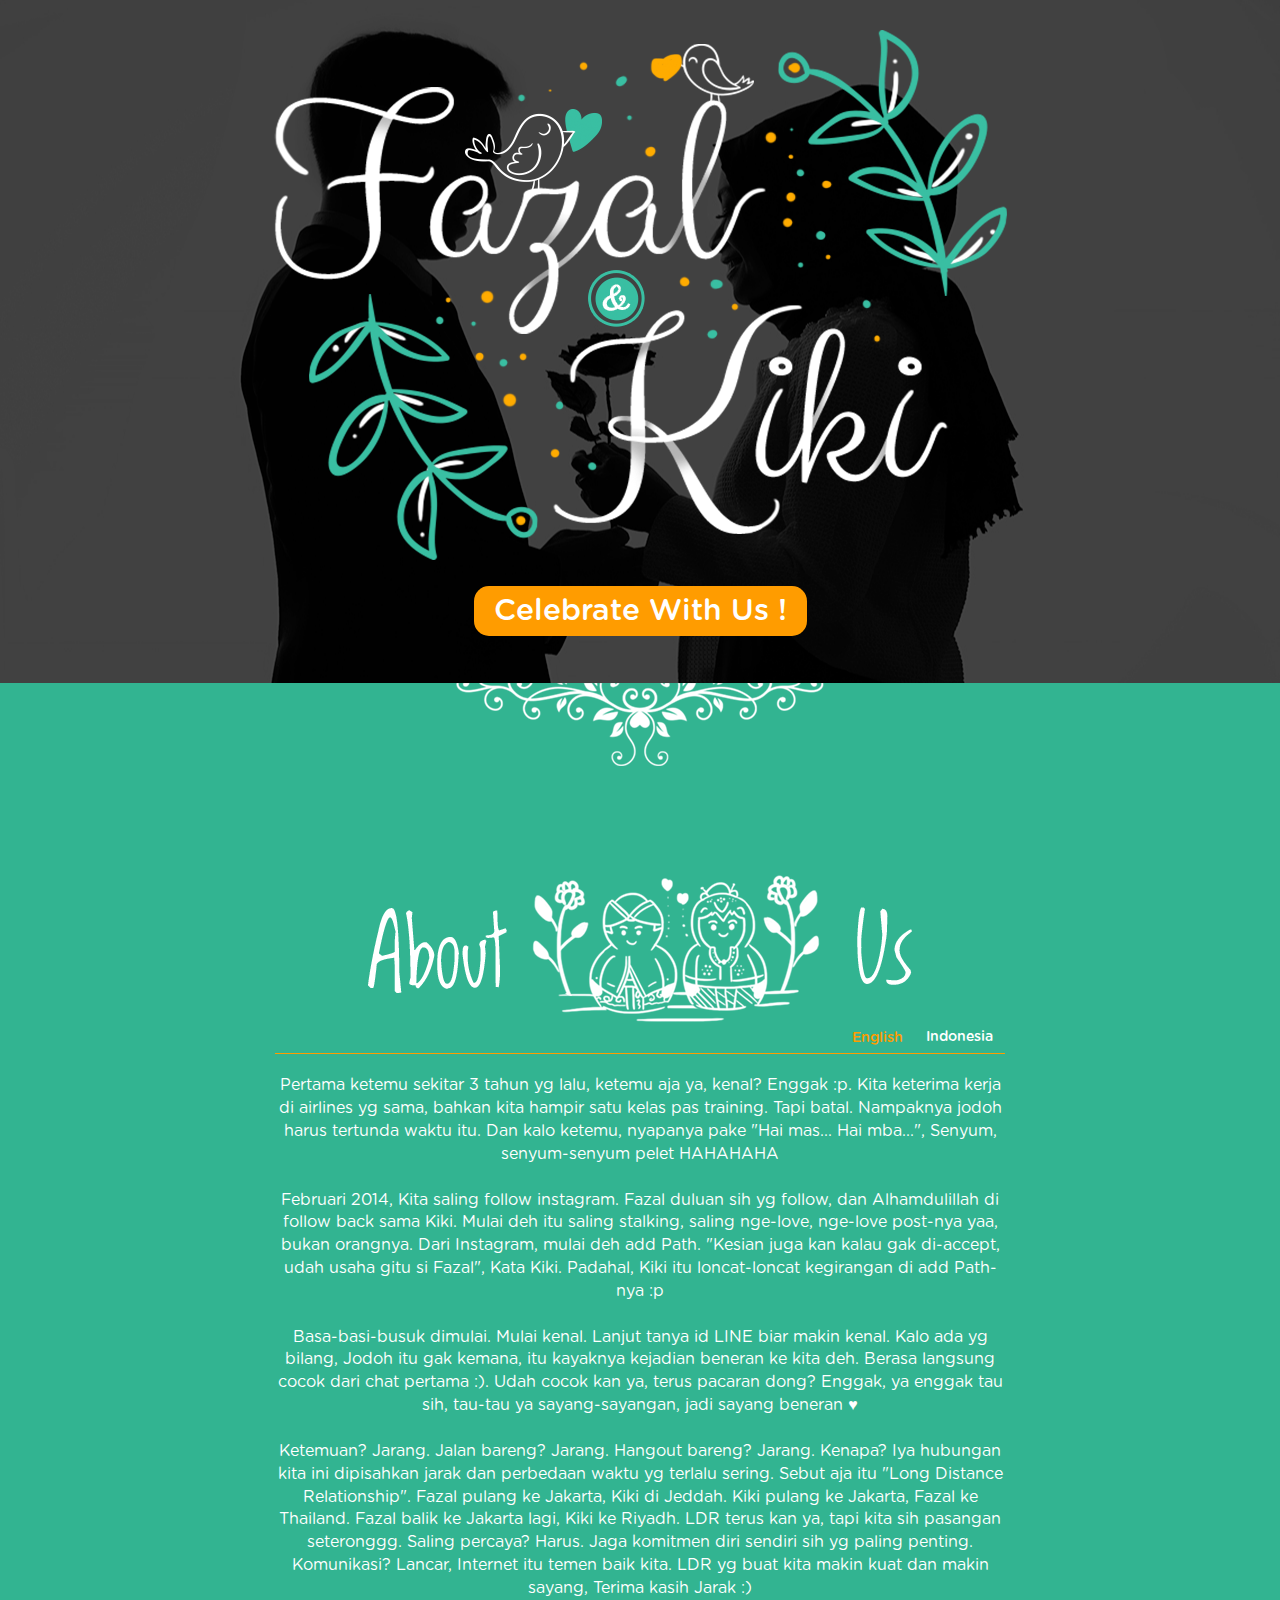
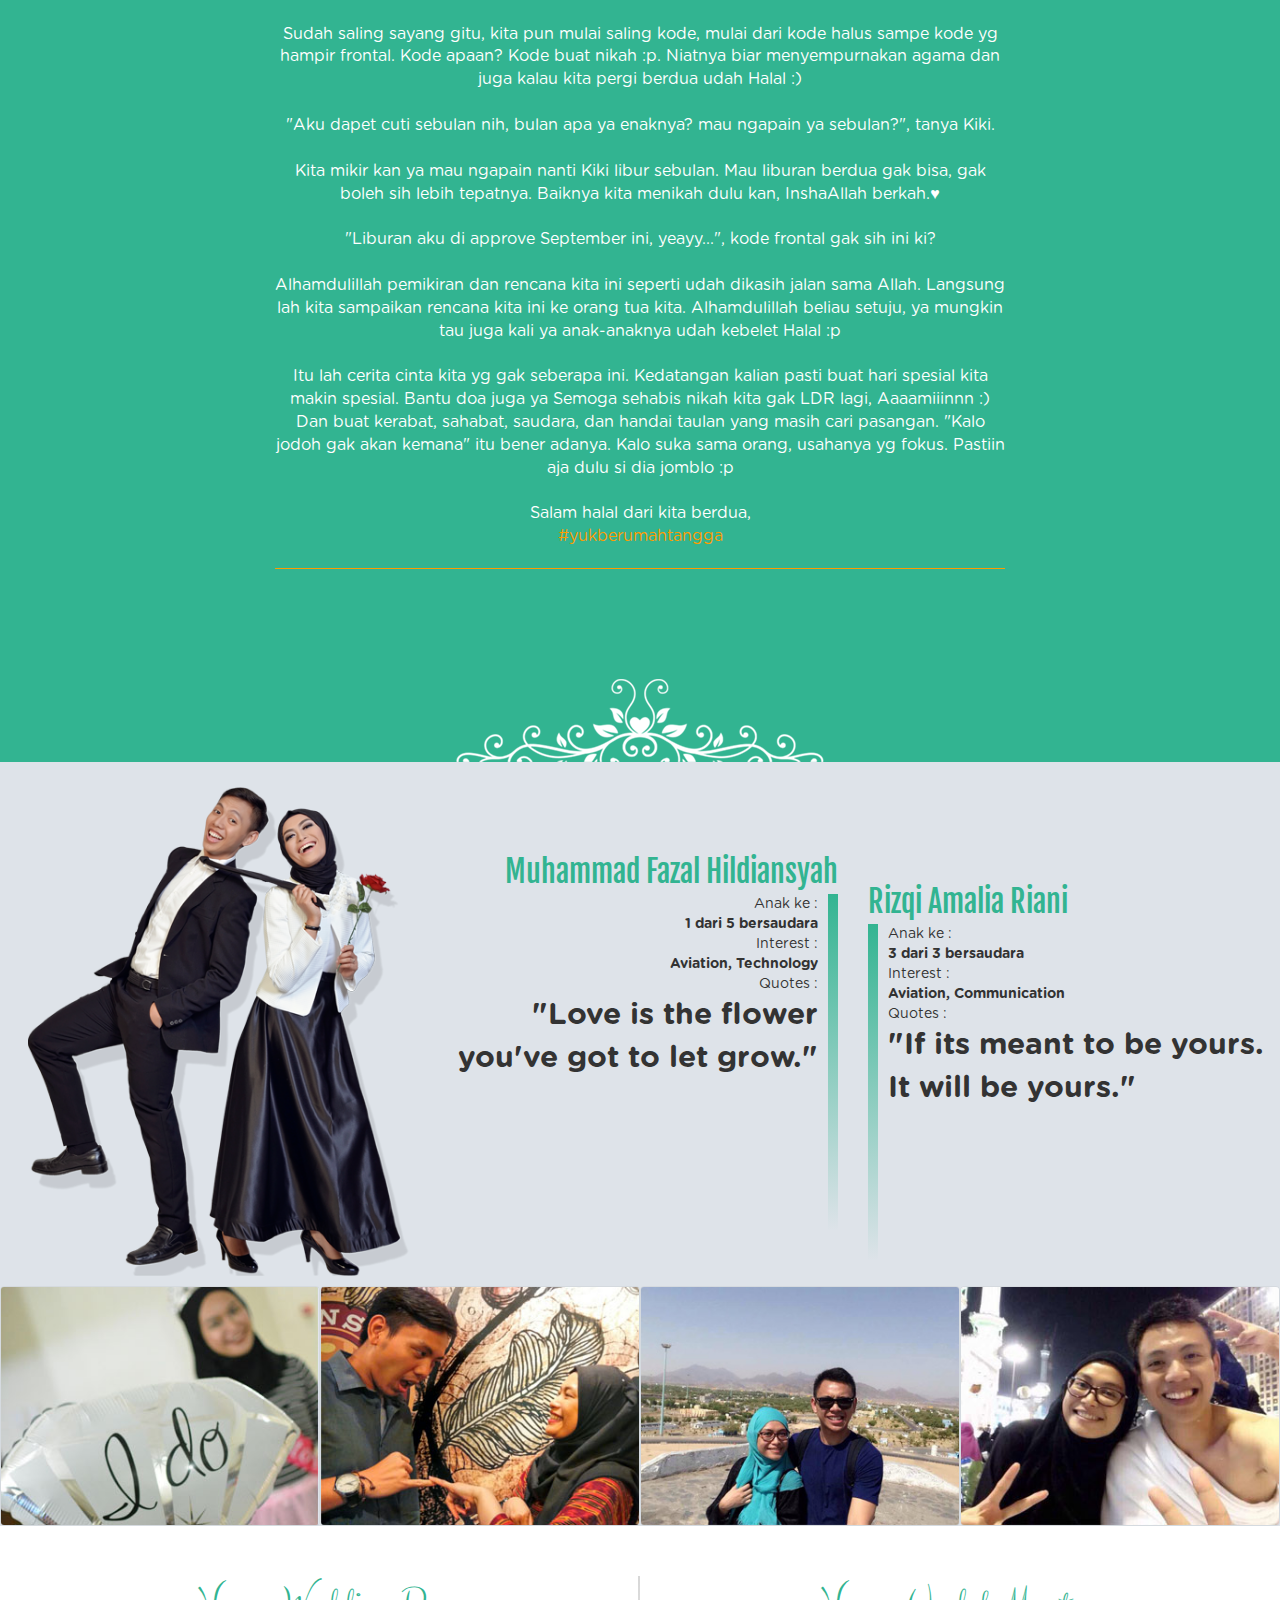
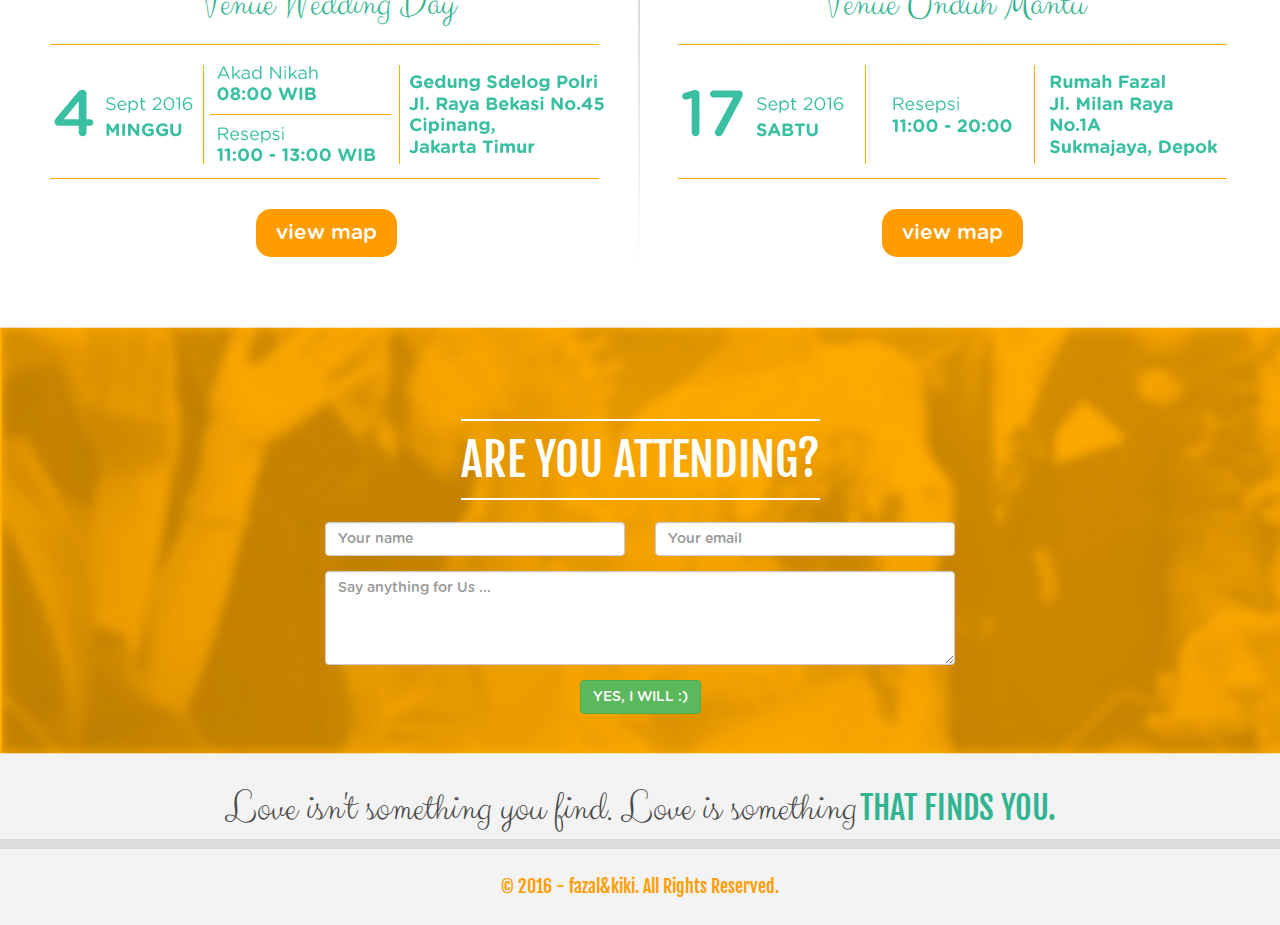
==== commit 432a061a: "yukberumahtang.ga" ====
--- a/index.html
+++ b/index.html
@@ -1,437 +1,433 @@
-<!doctype html>
-<html lang="en">
-
+<!DOCTYPE html>
+<html>
 <head>
+    <!--Created by Fazal July 27th, 2016 23:39 WIB-->
     <meta charset="utf-8">
-    <meta name="viewport" content="width=device-width, initial-scale=1, shrink-to-fit=no">
-    <title>Klinik X5A</title>
-    <link rel="icon" href="img/favicon.png">
-    <link rel="stylesheet" href="css/bootstrap.min.css">
-    <link rel="stylesheet" href="css/animate.css">
-    <link rel="stylesheet" href="css/owl.carousel.min.css">
-    <link rel="stylesheet" href="css/themify-icons.css">
-    <link rel="stylesheet" href="css/flaticon.css">
-    <link rel="stylesheet" href="css/magnific-popup.css">
-    <link rel="stylesheet" href="css/nice-select.css">
-    <link rel="stylesheet" href="css/slick.css">
-    <link rel="stylesheet" href="css/style.css">
+    <meta http-equiv="X-UA-Compatible" content="IE=edge">
+    <meta name="viewport" content="width=device-width, initial-scale=1">
+    <link rel="canonical" href="http://yukberumahtang.ga/">
+    <link rel="shortcut icon" type="image/png" href="img/favicon.ico">
+    <title>Yuk Berumah tangga! | Fazal&Kiki's Wedding</title>
+    <meta name="description" content="Yuk Berumah tangga! | e-Invitation for Fazal and Kiki's Wedding">
+    <meta property="og:url" content="https://yukberumahtang.ga/">
+    <meta property="og:type" content="website">
+    <meta property="og:title"  content="Yuk Berumah tangga! | Fazal&Kiki's Wedding">
+    <meta property="og:description" content="Yuk Berumah tangga! | e-Invitation for Fazal and Kiki's Wedding">
+    <meta property="og:image" content="http://yukberumahtang.ga/img/media.jpg">
+    <meta property="og:site_name" content="Yuk Berumah tangga! | Fazal&Kiki's Wedding">
+    <meta name="twitter:card" content="summary_large_image">
+    <meta name="twitter:site" content="@hildiansyah">
+    <meta name="twitter:creator" content="@hildiansyah">
+    <meta name="twitter:title" content="Yuk Berumah tangga! | Fazal&Kiki's Wedding">
+    <meta name="twitter:description" content="Yuk Berumah tangga! | e-Invitation for Fazal and Kiki's Wedding">
+    <meta name="twitter:image" content="http://yukberumahtang.ga/img/media.jpg">
+    <link href="css/bootstrap.min.css" rel="stylesheet">
+    <link href="css/yuk.css" rel="stylesheet">
+    <link href='http://fonts.googleapis.com/css?family=Fjalla+One' rel='stylesheet' type='text/css'>
+    <link href='https://fonts.googleapis.com/css?family=Clicker+Script' rel='stylesheet' type='text/css'>
 </head>
 
 <body>
-    <header class="main_menu home_menu">
-        <div class="container">
-            <div class="row align-items-center">
-                <div class="col-lg-12">
-                    <nav class="navbar navbar-expand-lg navbar-light">
-                        <a class="navbar-brand" href="index.html"> <img src="img/logo.png" alt="logo"> </a>
-                        <button class="navbar-toggler" type="button" data-toggle="collapse" data-target="#navbarSupportedContent">
-                            <span class="navbar-toggler-icon"></span>
-                        </button>
-
-                        <div class="collapse navbar-collapse main-menu-item justify-content-center" id="navbarSupportedContent">
-                            <ul class="navbar-nav align-items-center">
-                                <li class="nav-item active">
-                                    <a class="nav-link" href="index.html">Beranda</a>
-                                </li>
-                                <li class="nav-item">
-                                    <a class="nav-link" href="doctor.html">Dokter</a>
-                                </li>
-
-                                <li class="nav-item dropdown">
-                                    <a class="nav-link dropdown-toggle" href="blog.html" id="navbarDropdown" role="button" data-toggle="dropdown">
-                                        Tentang
-                                    </a>
-                                    <div class="dropdown-menu">
-                                        <a class="dropdown-item" href="about.html">Tentang Kami</a>
-                                        <a class="dropdown-item" href="services.html">Layanan</a>
-                                    </div>
-                                </li>
-
-                                <li class="nav-item">
-                                    <a class="nav-link" href="#">Blog</a>
-                                </li>
-                                <li class="nav-item">
-                                    <a class="nav-link" href="contact.html">Kontak</a>
-                                </li>
-                            </ul>
-                        </div>
-                        <a class="btn_2 d-none d-lg-block" href="#">EMERGENCY - 14045</a>
-                    </nav>
-                </div>
-            </div>
+    <header>
+        <div class="head-info">
+            <img class="clearfix img-responsive" src="img/ourname.png" alt="Our Name">
+            <p class="text-center"><a href="#venue">Celebrate With Us !</a></p>
         </div>
     </header>
-    <section class="banner_part">
-        <div class="container">
-            <div class="row align-items-center">
-                <div class="col-lg-5 col-xl-5">
-                    <div class="banner_text">
-                        <div class="banner_text_iner">
-                            <h5>Kami Selalu Siaga untuk Anda</h5>
-                            <h1>Perawatan &
-                                Dokter Terbaik</h1>
-                            <p>Website Klinik X5A bertujuan sebagai penyedia informasi mengenai info update terbaru dari Klinik X5A dan informasi kesehatan yang dapat anda terapkan pada keluarga anda maupun diri anda sendiri.</p>
-                            <a href="#" class="btn_2">Buat janji kunjungan</a>
-
+
+    <section id="about">
+        <article class="container text-center">
+            <div class="about-top">
+                <img class="img-responsive" src="img/swirl-top.png" alt="Swirl Top">
+            </div>
+            <div class="about-icon">
+                <img class="img-responsive" src="img/about.png" alt="About Us">
+                <div>
+                  <ul class="nav nav-tabs" role="tablist">
+                    <li role="presentation" class="active"><a href="#indo" aria-controls="indo" role="tab" data-toggle="tab">Indonesia</a></li>
+                    <li role="presentation"><a href="#english" aria-controls="english" role="tab" data-toggle="tab">English</a></li>
+                  </ul>
+                  <div class="tab-content">
+                    <div role="tabpanel" class="tab-pane active" id="indo">
+                        <p>Pertama ketemu sekitar 3 tahun yg lalu, ketemu aja ya, kenal? Enggak :p. Kita keterima kerja di airlines yg sama, bahkan kita hampir satu kelas pas training. Tapi batal. Nampaknya jodoh harus tertunda waktu itu. Dan kalo ketemu, nyapanya pake "Hai mas... Hai mba...", Senyum, senyum-senyum pelet HAHAHAHA<br><br>
+
+                        Februari 2014, Kita saling follow instagram. Fazal duluan sih yg follow, dan Alhamdulillah di follow back sama Kiki. Mulai deh itu saling stalking, saling nge-love, nge-love post-nya yaa, bukan orangnya. Dari Instagram, mulai deh add Path. "Kesian juga kan kalau gak di-accept, udah usaha gitu si Fazal", Kata Kiki. Padahal, Kiki itu loncat-loncat kegirangan di add Path-nya :p<br><br>
+
+                        Basa-basi-busuk dimulai. Mulai kenal. Lanjut tanya id LINE biar makin kenal. Kalo ada yg bilang, Jodoh itu gak kemana, itu kayaknya kejadian beneran ke kita deh. Berasa langsung cocok dari chat pertama :). Udah cocok kan ya, terus pacaran dong? Enggak, ya  enggak tau sih, tau-tau ya sayang-sayangan, jadi sayang beneran &hearts;<br><br>
+
+                        Ketemuan? Jarang. Jalan bareng? Jarang. Hangout bareng? Jarang. Kenapa? Iya hubungan kita ini dipisahkan jarak dan perbedaan waktu yg terlalu sering. Sebut aja itu "Long Distance Relationship". Fazal pulang ke Jakarta, Kiki di Jeddah. Kiki pulang ke Jakarta, Fazal ke Thailand. Fazal balik ke Jakarta lagi, Kiki ke Riyadh. LDR terus kan ya, tapi kita sih pasangan seteronggg. Saling percaya? Harus. Jaga komitmen diri sendiri sih yg paling penting. Komunikasi? Lancar, Internet itu temen baik kita. LDR yg buat kita makin kuat dan makin sayang, Terima kasih Jarak :)<br><br>
+
+                        Sudah saling sayang gitu, kita pun mulai saling kode, mulai dari kode halus sampe kode yg hampir frontal. Kode apaan? Kode buat nikah :p. Niatnya biar menyempurnakan agama dan juga kalau kita pergi berdua udah Halal :)<br><br>
+
+                        "Aku dapet cuti sebulan nih, bulan apa ya enaknya? mau ngapain ya sebulan?", tanya Kiki.<br><br>
+
+                        Kita mikir kan ya mau ngapain nanti Kiki libur sebulan. Mau liburan berdua gak bisa, gak boleh sih lebih tepatnya. Baiknya kita menikah dulu kan, InshaAllah berkah.&hearts;<br><br>
+
+                        "Liburan aku di approve September ini, yeayy...", kode frontal gak sih ini ki?<br><br>
+
+                        Alhamdulillah pemikiran dan rencana kita ini seperti udah dikasih jalan sama Allah. Langsung lah kita sampaikan rencana kita ini ke orang tua kita. Alhamdulillah beliau setuju, ya mungkin tau juga kali ya anak-anaknya udah kebelet Halal :p<br><br>
+
+                        Itu lah cerita cinta kita yg gak seberapa ini. Kedatangan kalian pasti buat hari spesial kita makin spesial. Bantu doa juga ya Semoga sehabis nikah kita gak LDR lagi, Aaaamiiinnn :)
+                        Dan buat kerabat, sahabat, saudara, dan handai taulan yang masih cari pasangan. "Kalo jodoh gak akan kemana" itu bener adanya. Kalo suka sama orang, usahanya yg fokus. Pastiin aja dulu si dia jomblo :p<br><br>
+
+                        Salam halal dari kita berdua,<br>
+                        <a href="https://www.instagram.com/explore/tags/yukberumahtangga/" target="_blank">#yukberumahtangga</a></p>
+                    </div>
+                    <div role="tabpanel" class="tab-pane" id="english">
+                        <p>First time we saw each other about 3 years ago, just met, know each other? Not Exactly :p. We were accepted working at the same Airlines, even we supposed be at the same class during training but it failed. Seemed our soulmate destiny being postponed at that time. And when we met, we were only just say “Hai mas... Hai mba...", Smile, Silly seducing smiled HAHAHAHA<br><br>
+
+                        February 2014, We followed each other on Instagram. Fazal first, and Alhamdulillah Kiki followed back. Started to stalk each other, curious each other, liked the picture each other, liked the picture even though it was only the picture not the person. From Instagram, suddenly Fazal add Kiki’s PATH. “Well I felt pity for him if I ignored it, at least Fazal willing to gave his efforts” Kiki said. Actually she jumped up with happiness being add at PATH by him :p<br><br>
+
+                        Rotted-chit-chat began. Got to know each other. Continue to Line. When someone said that If its meant to be your soulmate destiny then it will be. It obviously happening to us. We matched each other from the first chat :). Was it also Well-Matched to go a date? No. Not knowing at all, well it just flowed, suddenly we went out a date, love each other, and it became really love.&hearts;<br><br>
+
+                        Meetup? So rare. Go out together? So rare. Hang out together? So rare. Why? Yes our relationship was separated by distance and time difference that too often. Well let just we said it “Long Distance Relationship”. Fazal went home to Jakarta, Kiki still in Jeddah. Kiki went home to Jakarta, Fazal went to Thailand. Fazal went home to Jakarta again, Kiki back to Riyadh. Almost always LDR, but we are very stronggg couple. Trust each other? Yes, we have to. Take care our commitment is a must. Communication? Well maintained, Internet is our best friend and best enemy. LDR made us stronger and full of love,<br> Thank you Distance :)<br><br>
+
+                        And because we really love each other, we started to sent 'code' to each other. From a 'Decent code' to 'Frankly code'. What code is it? It was a code to get married soon :p. To complete our Deen and everytime we go out together is already Halal :)<br><br>
+
+                        "I have 1 month vacation leave, which month should i choose? What are we going to do?". asked Kiki.<br><br>
+
+                        So we started to thinking about it. What are we going to do? We can’t even go just the two of us (well not given permitted actually). So Getting Married is the better way. InshaAllah, Allah will blesses us. &hearts;<br><br>
+
+                        "My vacation approved this September, yeayyy...", Oh God! another frankly code from Kiki, right?<br><br>
+
+                        Alhamdulillah, it's like Allah give us a way to make our idea and our plan success. Finally this reckless idea of getting married agreed by our parents. Maybe they are already know that we are really mean it to be Halal :p<br><br>
+
+                        So this is the humble story of our love story. Your presence will make our special day more special. And Hopefully after this marriage we're not going in LDR anymore, Aaaamiiinnn :)<br>
+                        And to our relatives, friends, brothers sisters and everyone who’s looking for your soulmate. “If its meant to be your soulmate then it will be” it’s true. When you like with someone, focus on your efforts. And firstly, make sure that she/he is single :p<br><br>
+                         
+                        Salam halal dari kita berdua,<br>
+                        <a href="https://www.instagram.com/explore/tags/yukberumahtangga/" target="_blank">#yukberumahtangga</a></p>
+                    </div>
+                  </div>
+                </div>
+                
+            </div>
+            <div class="about-bottom">
+                <img class="img-responsive" src="img/swirl-bottom.png" alt="Swirl Bottom">
+            </div>
+        </article>      
+    </section>
+
+    <section id="bio" style="background:#dee3e9;">
+        <article class="container-fluid">
+            <div class="row">
+                <div class="col-md-4">
+                    <img src="img/bio2.png" style="max-width:100%;" alt="Being normal is not our routines">                   
+                </div>
+                <div class="col-md-4 col-sm-4 col-xs-12 fazal">
+                    <span class="bio-title">Muhammad Fazal Hildiansyah</span>
+                    <div class="bio-right">
+                        <span class="bio-ask">Anak ke :</span>
+                        <span class="bio-answer">1 dari 5 bersaudara</span>
+                        <span class="bio-ask">Interest :</span>
+                        <span class="bio-answer">Aviation, Technology</span>
+                        <span class="bio-ask">Quotes :</span>
+                        <span class="bio-love">"Love is the flower you've got to let grow."</span>
+                    </div>
+                </div>
+
+                <div class="col-md-4 col-sm-4 col-xs-12 kiki">
+                    <span class="bio-title">Rizqi Amalia Riani</span>
+                    <div class="bio-left">
+                        <span class="bio-ask">Anak ke :</span>
+                        <span class="bio-answer">3 dari 3 bersaudara</span>
+                        <span class="bio-ask">Interest :</span>
+                        <span class="bio-answer">Aviation, Communication</span>
+                        <span class="bio-ask">Quotes :</span>
+                        <span class="bio-love">"If its meant to be yours. It will be yours."</span>
+                    </div>
+                </div>
+            </div>
+        </article>
+    </section>
+
+    <section id="slider">
+        <figure>
+            <picture >
+                <div class="image-wrapper overlay-fade-in">
+                    <img class="img-responsive" src="img/12.jpg" alt="Our photo">
+                    <div class="image-overlay-content">
+                    <p class="words">"Yes, I do", -kiki</p>
+                    </div>
+                </div>
+            </picture>
+            <picture >
+                <div class="image-wrapper overlay-fade-in">
+                    <img class="img-responsive" src="img/13.jpg" alt="Our photo">
+                    <div class="image-overlay-content">
+                    <p class="words">"Our silly face :p"</p>
+                    </div>
+                </div>
+            </picture>
+            <picture >
+                <div class="image-wrapper overlay-fade-in">
+                    <img class="img-responsive" src="img/14.jpg" alt="Our photo">
+                    <div class="image-overlay-content">
+                    <p class="words">&hearts;</p>
+                    </div>
+                </div>
+            </picture>
+            <picture >
+                <div class="image-wrapper overlay-fade-in">
+                    <img class="img-responsive" src="img/15.jpg" alt="Our photo">
+                    <div class="image-overlay-content">
+                    <p class="words">"Hopefully we can go to Macca together again, always :)"</p>
+                    </div>
+                </div>
+            </picture>
+            <picture >
+                <div class="image-wrapper overlay-fade-in">
+                    <img class="img-responsive" src="img/1.jpg" alt="Our photo">
+                    <div class="image-overlay-content">
+                    <p class="words">&hearts;</p>
+                    </div>
+                </div>
+            </picture>
+            <picture >
+                <div class="image-wrapper overlay-fade-in">
+                    <img class="img-responsive" src="img/7.jpg" alt="Our photo">
+                    <div class="image-overlay-content">
+                    <p class="words">&hearts;</p>
+                    </div>
+                </div>
+            </picture>
+            <picture >
+                <div class="image-wrapper overlay-fade-in">
+                    <img class="img-responsive" src="img/2.jpg" alt="Our photo">
+                    <div class="image-overlay-content">
+                    <p class="words">&hearts;</p>
+                    </div>
+                </div>
+            </picture>
+            <picture >
+                <div class="image-wrapper overlay-fade-in">
+                    <img class="img-responsive" src="img/8.jpg" alt="Our photo">
+                    <div class="image-overlay-content">
+                    <p class="words">"Kiki's Lovely smile, my fav", -fazal</p>
+                    </div>
+                </div>
+            </picture>
+            <picture >
+                <div class="image-wrapper overlay-fade-in">
+                    <img class="img-responsive" src="img/11.jpg" alt="Our photo">
+                    <div class="image-overlay-content">
+                    <p class="words">"When we had flight together :)"</p>
+                    </div>
+                </div>
+            </picture>
+            <picture >
+                <div class="image-wrapper overlay-fade-in">
+                    <img class="img-responsive" src="img/16.jpg" alt="Our photo">
+                    <div class="image-overlay-content">
+                    <p class="words">"Our engagement day :)"</p>
+                    </div>
+                </div>
+            </picture>
+            <picture >
+                <div class="image-wrapper overlay-fade-in">
+                    <img class="img-responsive" src="img/3.jpg" alt="Our photo">
+                    <div class="image-overlay-content">
+                    <p class="words">&hearts;</p>
+                    </div>
+                </div>
+            </picture>
+            <picture >
+                <div class="image-wrapper overlay-fade-in">
+                    <img class="img-responsive" src="img/9.jpg" alt="Our photo">
+                    <div class="image-overlay-content">
+                    <p class="words">&hearts;</p>
+                    </div>
+                </div>
+            </picture>
+            <picture >
+                <div class="image-wrapper overlay-fade-in">
+                    <img class="img-responsive" src="img/4.jpg" alt="Our photo">
+                    <div class="image-overlay-content">
+                    <p class="words">"First time i gave her a flower", -fazal</p>
+                    </div>
+                </div>
+            </picture>
+            <picture >
+                <div class="image-wrapper overlay-fade-in">
+                    <img class="img-responsive" src="img/10.jpg" alt="Our photo">
+                    <div class="image-overlay-content">
+                    <p class="words">&hearts;</p>
+                    </div>
+                </div>
+            </picture>
+            <picture >
+                <div class="image-wrapper overlay-fade-in">
+                    <img class="img-responsive" src="img/5.jpg" alt="Our photo">
+                    <div class="image-overlay-content">
+                    <p class="words">"Being normal is not our routines"</p>
+                    </div>
+                </div>
+            </picture>
+            <picture >
+                <div class="image-wrapper overlay-fade-in">
+                    <img class="img-responsive" src="img/6.jpg" alt="Our photo">
+                    <div class="image-overlay-content">
+                    <p class="words">&hearts; &hearts; &hearts; </p>
+                    </div>
+                </div>
+            </picture>
+        </figure>
+    </section>
+
+    <section id="venue">
+        <article class="container-fluid text-center">
+            <div class="col-md-6 col-sm-6 col-xs-12 wedday">
+                <div class="venue-title">Venue Wedding Day</div>
+                <img src="img/wedday.png" style="max-width:100%;" alt="Venue Wedding Day">
+                <p class="text-center hidden-lg">
+                    <a href="https://www.google.com/maps?q=Gedung+SDELOG+Polri" target="_blank">View map</a>
+                </p>           
+                <!-- Button trigger modal -->
+                <p class="text-center hidden-md hidden-sm hidden-xs ">
+                    <button type="button" class="btn btn-primary btn-lg" data-toggle="modal" data-target="#myModal">
+                      view map
+                    </button>
+                </p>
+                <!-- Modal -->
+                <div class="modal fade" id="myModal" tabindex="-1" role="dialog" aria-labelledby="myModalLabel">
+                  <div class="modal-dialog" role="document">
+                    <div class="modal-content">
+                      <div class="modal-header">
+                        <button type="button" class="close" data-dismiss="modal" aria-label="Close"><span aria-hidden="true">&times;</span></button>
+                        <h4 class="modal-title" id="myModalLabel">Gedung SDELOG Polri</h4>
+                      </div>
+                      <div class="modal-body">
+                        <iframe src="https://www.google.com/maps/embed?pb=!1m18!1m12!1m3!1d3966.395920611334!2d106.8862976147691!3d-6.2113993955035385!2m3!1f0!2f0!3f0!3m2!1i1024!2i768!4f13.1!3m3!1m2!1s0x2e69f4a1da65265b%3A0x3df5b5bdaf76feb5!2sGedung+SDELOG+Polri!5e0!3m2!1sen!2s!4v1471343235433" width="930" height="450" frameborder="0" style="border:0" allowfullscreen></iframe>
+                      </div>
+                      <div class="modal-footer">
+                        <button type="button" class="btn btn-default" data-dismiss="modal">Close</button>
+                      </div>
+                    </div>
+                  </div>
+                </div>
+            </div>
+            <div class="col-md-6 col-sm-6 col-xs-12 unduh">
+                <div class="venue-title">Venue Unduh Mantu</div>
+                <img src="img/mantuday.png" style="max-width:100%;" alt="Venue Unduh Mantu">
+                <p class="text-center hidden-lg">
+                    <a href="https://www.google.com/maps?q=langkaling" target="_blank">View map</a>
+                </p>
+                <!-- Button trigger modal -->
+                <p class="text-center hidden-md hidden-sm hidden-xs ">
+                    <button type="button" class="btn btn-primary btn-lg" data-toggle="modal" data-target="#myModal2">
+                      view map
+                    </button>
+                </p>
+                <!-- Modal -->
+                <div class="modal fade" id="myModal2" tabindex="-1" role="dialog" aria-labelledby="myModalLabel">
+                  <div class="modal-dialog" role="document">
+                    <div class="modal-content">
+                      <div class="modal-header">
+                        <button type="button" class="close" data-dismiss="modal" aria-label="Close"><span aria-hidden="true">&times;</span></button>
+                        <h4 class="modal-title" id="myModalLabel">Rumah Fazal (Langkaling)</h4>
+                      </div>
+                      <div class="modal-body">
+                        <iframe src="https://www.google.com/maps/embed?pb=!1m18!1m12!1m3!1d3965.0343750279444!2d106.84799831455582!3d-6.389565995376655!2m3!1f0!2f0!3f0!3m2!1i1024!2i768!4f13.1!3m3!1m2!1s0x2e69eb8e331dc1e7%3A0xd057a29113116dad!2sLangkaling+%7C+Manisan+kolang-kaling!5e0!3m2!1sen!2sid!4v1471348127529" width="930" height="450" frameborder="0" style="border:0" allowfullscreen></iframe>
+                      </div>
+                      <div class="modal-footer">
+                        <button type="button" class="btn btn-default" data-dismiss="modal">Close</button>
+                      </div>
+                    </div>
+                  </div>
+                </div>
+            </div>
+        </article>
+    </section>
+
+    <section id="attending">
+        <article class="container text-center">
+            <div class="row">
+                <div class="col-xs-12">
+                    <ul class="countdown">
+                        <li>
+                            <span class="days"></span>
+                            <i class="timeRefDays"></i>
+                        </li>
+                        <li>
+                            <span class="hours"></span>
+                            <i class="timeRefHours"></i>
+                        </li>
+                        <li>
+                            <span class="minutes"></span>
+                            <i class="timeRefMinutes"></i>
+                        </li>
+                        <li>
+                            <span class="seconds"></span>
+                            <i class="timeRefSeconds"></i>
+                        </li>
+                    </ul>
+                </div>
+                <div class="col-xs-12 att-mar">
+                    <span class="att-p">ARE YOU ATTENDING?</span>
+                </div>
+                <form method="post" name="contactForm">   
+                    <div class="col-xs-12" style="padding: 0 50px;">
+                        <div class="col-md-6 col-xs-12 form-group">
+                            <input type="text" required="required" placeholder="Your name" class="form-control" id="name">
                         </div>
-                    </div>
-                </div>
-                <div class="col-lg-7">
-                    <div class="banner_img">
-                        <img src="img/banner_img.png" alt="">
-                    </div>
-                </div>
-            </div>
+                        <div class="col-md-6 col-xs-12 form-group">
+                            <input type="email" required="required" placeholder="Your email" class="form-control" id="email">
+                        </div>
+                        <div class="col-xs-12 form-group">
+                            <textarea rows="4" id="message" class="form-control" placeholder="Say anything for Us ..."></textarea>
+                        </div>
+                    </div>
+                    <button id="send-message" type="button" class="btn btn-success">YES, I WILL :)</button>
+                </form>      
+            </div>
+        </article>
+    </section>
+
+    <footer class="text-center">
+        <div>
+            <span class="foot-click">Love isn't something you find. Love is something</span>
+            <span class="foot-jalla"> THAT FINDS YOU.</span>
         </div>
-    </section>
-    <section class="about_us padding_top">
-        <div class="container">
-            <div class="row justify-content-between align-items-center">
-                <div class="col-md-6 col-lg-6">
-                    <div class="about_us_img">
-                        <img src="img/top_service.png" alt="">
-                    </div>
-                </div>
-                <div class="col-md-6 col-lg-5">
-                    <div class="about_us_text">
-                        <h2>Tentang Kami</h2>
-                        <p>Klinik X5A adalah salah satu klinik utama terbaik di Jakarta Timur. Klinik Utama adalah klinik yang menyelenggarakan pelayanan medik spesialistik atau pelayanan medik dasar dan spesialistik. Sifat pelayanan kesehatan yang diselenggarakan bisa berupa rawat jalan, one day care ...</p>
-                        <a class="btn_2 " href="#">pelajari lebih lanjut</a>
-                        <div class="banner_item">
-                            <div class="single_item">
-                                <img src="img/icon/banner_1.svg" alt="">
-                                <h5>Darurat<br>(Emergency)</h5>
-                            </div>
-                            <div class="single_item">
-                                <img src="img/icon/banner_2.svg" alt="">
-                                <h5>Kunjungan<br>Pengobatan</h5>
-                            </div>
-                            <div class="single_item">
-                                <img src="img/icon/banner_3.svg" alt="">
-                                <h5>Laboratorium</h5>
-                            </div>
-                        </div>
-                    </div>
-                </div>
-            </div>
-        </div>
-    </section>
-    <section class="feature_part">
-        <div class="container">
-            <div class="row justify-content-center">
-                <div class="col-xl-8">
-                    <div class="section_tittle text-center">
-                        <h2>Layanan Kami</h2>
-                    </div>
-                </div>
-            </div>
-            <div class="row justify-content-between align-items-center">
-                <div class="col-lg-3 col-sm-12">
-                    <div class="single_feature">
-                        <div class="single_feature_part">
-                            <span class="single_feature_icon"><img src="img/icon/feature_1.svg" alt=""></span>
-                            <h4>Gigi</h4>
-                            <p>Setiap orang pasti pernah sakit gigi setidaknya sekali seumur hidup. Klinik kami dapat mengatasi itu.</p>
-                        </div>
-                    </div>
-                    <div class="single_feature">
-                        <div class="single_feature_part">
-                            <span class="single_feature_icon"><img src="img/icon/feature_2.svg" alt=""></span>
-                            <h4>Mata</h4>
-                            <p>Sakit mata ada yg menular atau yang dikenal juga dengan sebutan pinkeye. Segera Obati jangan sampai menularkan.</p>
-                        </div>
-                    </div>
-                </div>
-                <div class="col-lg-4 col-sm-12">
-                    <div class="single_feature_img">
-                        <img src="img/service.png" alt="">
-                    </div>
-                </div>
-                <div class="col-lg-3 col-sm-12">
-                    <div class="single_feature">
-                        <div class="single_feature_part">
-                            <span class="single_feature_icon"><img src="img/icon/feature_3.svg" alt=""></span>
-                            <h4>Kepala</h4>
-                            <p>Banyak macam sakit kepala yg berbahaya, jika ada indikasi tersebut, langsung cek di klinik kami.</p>
-                        </div>
-                    </div>
-                    <div class="single_feature">
-                        <div class="single_feature_part">
-                            <span class="single_feature_icon"><img src="img/icon/feature_4.svg" alt=""></span>
-                            <h4>Kanker</h4>
-                            <p>Ini sakit kantong kering, jadi jika ada yg sakit tetapi 'kantong kering', maka klinik X5A adalah jawabannya.</p>
-                        </div>
-                    </div>
-                </div>
-            </div>
-        </div>
-    </section>
-    <section class="our_depertment section_padding">
-        <div class="container">
-            <div class="row justify-content-center text-center">
-                <div class="col-xl-12">
-                    <div class="depertment_content">
-                        <div class="row justify-content-center">
-                            <div class="col-xl-8">
-                                <h2>Departemen</h2>
-                                <div class="row">
-                                    <div class="col-lg-6 col-sm-6">
-                                        <div class="single_our_depertment">
-                                            <span class="our_depertment_icon"><img src="img/icon/feature_5.svg"
-                                                    alt=""></span>
-                                            <h4>Kesehatan Umum</h4>
-                                            <p>Departemen yg membawahi semua kegiatan Kesehatan Umum seperti Sakit Kepala ataupun sakit umum lainnya.</p>
-                                        </div>
-                                    </div>
-                                    <div class="col-lg-6 col-sm-6">
-                                        <div class="single_our_depertment">
-                                            <span class="our_depertment_icon"><img src="img/icon/feature_5.svg"
-                                                    alt=""></span>
-                                            <h4>Kesehatan Gigi</h4>
-                                            <p>Sakit gigi itu berat. Maka Departemen ini akan memastikan kesembuhan sakit gigi pasien-pasiennya.</p>
-                                        </div>
-                                    </div>
-                                    <div class="col-lg-6 col-sm-6">
-                                        <div class="single_our_depertment">
-                                            <span class="our_depertment_icon"><img src="img/icon/feature_5.svg"
-                                                    alt=""></span>
-                                            <h4>Kefarmasian</h4>
-                                            <p>Bertanggung jawab terhadap semua obat-obatan untuk pasien.</p>
-                                        </div>
-                                    </div>
-                                    <div class="col-lg-6 col-sm-6">
-                                        <div class="single_our_depertment">
-                                            <span class="our_depertment_icon"><img src="img/icon/feature_5.svg"
-                                                    alt=""></span>
-                                            <h4>Administrasi</h4>
-                                            <p>Berhubungan dengan administrasi pasien hingga gaji dokter.</p>
-                                        </div>
-                                    </div>
-                                </div>
-                            </div>
-                        </div>
-                    </div>
-                </div>
-            </div>
-        </div>
-    </section>
-    <section class="doctor_part section_padding">
-        <div class="container">
-            <div class="row justify-content-center">
-                <div class="col-xl-8">
-                    <div class="section_tittle text-center">
-                        <h2>Dokter Berpengalaman</h2>
-                        <p>Yang aku bayar pada dokter hanya keahliannya. Perasaan ketika ia sembuhkan tak bisa ku bayar. Itulah utang rasa.</p>
-                    </div>
-                </div>
-            </div>
-            <div class="row">
-                <div class="col-sm-6 col-lg-3">
-                    <div class="single_blog_item">
-                        <div class="single_blog_img">
-                            <img src="img/doctor/doctor_1.png" alt="doctor">
-                            <div class="social_icon">
-                                <ul>
-                                    <li>
-                                        <a href="#"> <i class="ti-facebook"></i> </a>
-                                    </li>
-                                    <li>
-                                        <a href="#"> <i class="ti-twitter-alt"></i> </a>
-                                    </li>
-                                    <li>
-                                        <a href="#"> <i class="ti-instagram"></i> </a>
-                                    </li>
-                                    <li>
-                                        <a href="#"> <i class="ti-skype"></i> </a>
-                                    </li>
-                                </ul>
-                            </div>
-                        </div>
-                        <div class="single_text">
-                            <div class="single_blog_text">
-                                <h3>dr. Febriansyah, Sp.JP</h3>
-                                <p>Spesialis Jantung</p>
-                            </div>
-                        </div>
-                    </div>
-                </div>
-                <div class="col-sm-6 col-lg-3">
-                    <div class="single_blog_item">
-                        <div class="single_blog_img">
-                            <img src="img/doctor/doctor_4.png" alt="doctor">
-                            <div class="social_icon">
-                                <ul>
-                                    <li>
-                                        <a href="#"> <i class="ti-facebook"></i> </a>
-                                    </li>
-                                    <li>
-                                        <a href="#"> <i class="ti-twitter-alt"></i> </a>
-                                    </li>
-                                    <li>
-                                        <a href="#"> <i class="ti-instagram"></i> </a>
-                                    </li>
-                                    <li>
-                                        <a href="#"> <i class="ti-skype"></i> </a>
-                                    </li>
-                                </ul>
-                            </div>
-                        </div>
-                        <div class="single_text">
-                            <div class="single_blog_text">
-                                <h3>dr. Zulkifli, Sp.A</h3>
-                                <p>Spesialis Anak</p>
-                            </div>
-                        </div>
-                    </div>
-                </div>
-                <div class="col-sm-6 col-lg-3">
-                    <div class="single_blog_item">
-                        <div class="single_blog_img">
-                            <img src="img/doctor/doctor_2.png" alt="doctor">
-                            <div class="social_icon">
-                                <ul>
-                                    <li>
-                                        <a href="#"> <i class="ti-facebook"></i> </a>
-                                    </li>
-                                    <li>
-                                        <a href="#"> <i class="ti-twitter-alt"></i> </a>
-                                    </li>
-                                    <li>
-                                        <a href="#"> <i class="ti-instagram"></i> </a>
-                                    </li>
-                                    <li>
-                                        <a href="#"> <i class="ti-skype"></i> </a>
-                                    </li>
-                                </ul>
-                            </div>
-                        </div>
-                        <div class="single_text">
-                            <div class="single_blog_text">
-                                <h3>dr. Ekky, Sp.M</h3>
-                                <p>Spesialis Mata</p>
-                            </div>
-                        </div>
-                    </div>
-                </div>
-                <div class="col-sm-6 col-lg-3">
-                    <div class="single_blog_item">
-                        <div class="single_blog_img">
-                            <img src="img/doctor/doctor_3.png" alt="doctor">
-                            <div class="social_icon">
-                                <ul>
-                                    <li>
-                                        <a href="#"> <i class="ti-facebook"></i> </a>
-                                    </li>
-                                    <li>
-                                        <a href="#"> <i class="ti-twitter-alt"></i> </a>
-                                    </li>
-                                    <li>
-                                        <a href="#"> <i class="ti-instagram"></i> </a>
-                                    </li>
-                                    <li>
-                                        <a href="#"> <i class="ti-skype"></i> </a>
-                                    </li>
-                                </ul>
-                            </div>
-                        </div>
-                        <div class="single_text">
-                            <div class="single_blog_text">
-                                <h3>drg. Ayu, Sp.BM</h3>
-                                <p>Spesialis Gigi</p>
-                            </div>
-                        </div>
-                    </div>
-                </div>
-            </div>
-        </div>
-    </section>
-    <section class="regervation_part section_padding">
-        <div class="container">
-            <div class="row align-items-center regervation_content">
-                <div class="col-lg-7">
-                    <div class="regervation_part_iner">
-                        <form>
-                            <h2>Buat Janji Kunjungan Hari Ini</h2>
-                            <div class="form-row">
-                                <div class="form-group col-md-6">
-                                    <input type="email" class="form-control" id="inputEmail4" placeholder="Nama">
-                                </div>
-                                <div class="form-group col-md-6">
-                                    <input type="password" class="form-control" id="inputPassword4" placeholder="Alamat Email">
-                                </div>
-                                <div class="form-group col-md-6">
-                                    <select class="form-control" id="Select">
-                                        <option value="1" selected>Pilih Layanan</option>
-                                        <option value="2">Umum</option>
-                                        <option value="3">Gigi</option>
-                                        <option value="4">Anak</option>
-                                        <option value="5">Mata</option>
-                                    </select>
-                                </div>
-                                <div class="form-group time_icon col-md-6">
-                                    <select class="form-control" id="Select2">
-                                        <option value="" selected>Jam</option>
-                                        <option value="1">8 AM TO 10AM</option>
-                                        <option value="1">10 AM TO 12PM</option>
-                                        <option value="1">12PM TO 2PM</option>
-                                        <option value="1">2PM TO 4PM</option>
-                                        <option value="1">4PM TO 6PM</option>
-                                        <option value="1">6PM TO 8PM</option>
-                                        <option value="1">4PM TO 10PM</option>
-                                        <option value="1">10PM TO 12PM</option>
-                                    </select>
-                                </div>
-                                <div class="form-group col-md-12">
-                                    <textarea class="form-control" id="Textarea" rows="4" placeholder="Catatan"></textarea>
-                                </div>
-                            </div>
-                            <div class="regerv_btn">
-                                <a href="#" class="btn_2">Buat Janji</a>
-                            </div>
-                        </form>
-                    </div>
-                </div>
-                <div class="col-lg-5 col-md-6">
-                    <div class="reservation_img">
-                        <img src="img/reservation.png" alt="" class="reservation_img_iner">
-                    </div>
-                </div>
-            </div>
-        </div>
-    </section>
-    <footer class="footer-area">
-        <div class="copyright_part">
-            <div class="container">
-                <div class="row align-items-center">
-                    <p class="footer-text m-0 col-lg-8 col-md-12">
-                        Copyright &copy;
-                        <script>
-                            document.write(new Date().getFullYear());
-                        </script> All rights reserved | Made with
-                        <i class="ti-heart" aria-hidden="true"></i> by <a href="#">Klinik X5A</a>
-                    </p>
-                    <div class="col-lg-4 col-md-12 text-center text-lg-right footer-social">
-                        <a href="#"><i class="ti-facebook"></i></a>
-                        <a href="#"> <i class="ti-twitter"></i> </a>
-                        <a href="#"><i class="ti-instagram"></i></a>
-                        <a href="#"><i class="ti-skype"></i></a>
-                    </div>
-                </div>
-            </div>
+        <div class="foot-grey"></div>
+        <div class="foot-copy">
+            <span>© 2016 - fazal&kiki. All Rights Reserved.</span>
         </div>
     </footer>
-
-    <script src="js/jquery-1.12.1.min.js"></script>
-    <script src="js/popper.min.js"></script>
+    <!-- Firebase -->
+    <script src="https://cdn.firebase.com/js/client/2.2.1/firebase.js"></script>
+    <!-- jQuery -->
+    <script src="js/jquery-3.0.0.min.js"></script>
+    <script src="js/yuk.js"></script>
+    <!-- Bootstrap Core JavaScript -->
     <script src="js/bootstrap.min.js"></script>
-    <script src="js/owl.carousel.min.js"></script>
-    <script src="js/jquery.nice-select.min.js"></script>
-    <script src="js/jquery.ajaxchimp.min.js"></script>
-    <script src="js/jquery.form.js"></script>
-    <script src="js/jquery.validate.min.js"></script>
-    <script src="js/mail-script.js"></script>
-    <script src="js/contact.js"></script>
-    <script src="js/custom.js"></script>
+    
+    <script type="text/javascript">
+        //create firebase reference
+        var dbRef = new Firebase("https://fazal.firebaseio.com/");
+        var contactsRef = dbRef.child('yukberumahtangga')
+
+        //save contact
+        $('#send-message').on("click", function( event ) {  
+            event.preventDefault();
+            var name_value = $('#name').val();
+            if( $('#name').val() != '' && $('#email').val() != '' ){
+              contactsRef
+                .push({
+                  name: $('#name').val(),
+                  email: $('#email').val(),
+                  message: $('#message').val()
+                });
+                contactForm.reset();
+                alert("See you " + name_value + " on our big day");
+            } else {
+              alert('Please fill at lease name and email !');
+            }
+        });
+
+        function escapeHtml(string) {
+          return String(string).replace(/[&<>"'\/]/g, function (s) {
+            return entityMap[s];
+          });
+        };
+    </script>
 </body>
-
-</html>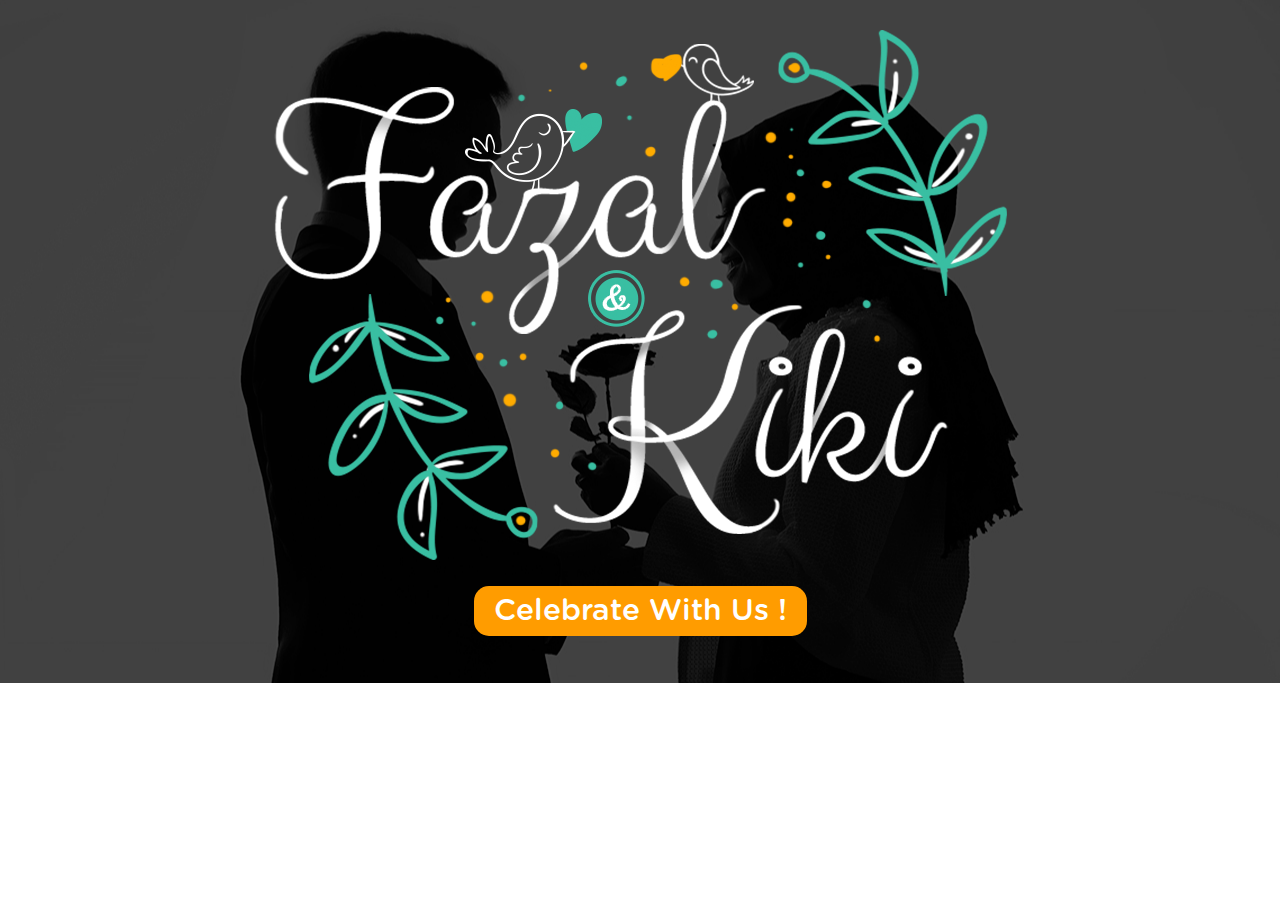
==== commit bfe11445: "tambah website klinik" ====
--- a/index.html
+++ b/index.html
@@ -7,427 +7,23 @@
     <meta name="viewport" content="width=device-width, initial-scale=1">
     <link rel="canonical" href="http://yukberumahtang.ga/">
     <link rel="shortcut icon" type="image/png" href="img/favicon.ico">
-    <title>Yuk Berumah tangga! | Fazal&Kiki's Wedding</title>
-    <meta name="description" content="Yuk Berumah tangga! | e-Invitation for Fazal and Kiki's Wedding">
+    <title>Yuk Berumah tangga! | 404 </title>
+    <meta name="description" content="Yuk Berumah tangga! | 404">
     <meta property="og:url" content="https://yukberumahtang.ga/">
     <meta property="og:type" content="website">
-    <meta property="og:title"  content="Yuk Berumah tangga! | Fazal&Kiki's Wedding">
-    <meta property="og:description" content="Yuk Berumah tangga! | e-Invitation for Fazal and Kiki's Wedding">
+    <meta property="og:title"  content="Yuk Berumah tangga! | 404">
+    <meta property="og:description" content="Yuk Berumah tangga! | 404">
     <meta property="og:image" content="http://yukberumahtang.ga/img/media.jpg">
-    <meta property="og:site_name" content="Yuk Berumah tangga! | Fazal&Kiki's Wedding">
-    <meta name="twitter:card" content="summary_large_image">
-    <meta name="twitter:site" content="@hildiansyah">
-    <meta name="twitter:creator" content="@hildiansyah">
-    <meta name="twitter:title" content="Yuk Berumah tangga! | Fazal&Kiki's Wedding">
-    <meta name="twitter:description" content="Yuk Berumah tangga! | e-Invitation for Fazal and Kiki's Wedding">
-    <meta name="twitter:image" content="http://yukberumahtang.ga/img/media.jpg">
+    <meta property="og:site_name" content="Yuk Berumah tangga! | 404">
     <link href="css/bootstrap.min.css" rel="stylesheet">
     <link href="css/yuk.css" rel="stylesheet">
-    <link href='http://fonts.googleapis.com/css?family=Fjalla+One' rel='stylesheet' type='text/css'>
-    <link href='https://fonts.googleapis.com/css?family=Clicker+Script' rel='stylesheet' type='text/css'>
 </head>
 
 <body>
     <header>
         <div class="head-info">
-            <img class="clearfix img-responsive" src="img/ourname.png" alt="Our Name">
-            <p class="text-center"><a href="#venue">Celebrate With Us !</a></p>
+            <img class="clearfix img-responsive" src="img/ourname.png">
+            <p class="text-center"><a href="http://yukberumahtang.ga/">Celebrate With Us !</a></p>
         </div>
     </header>
-
-    <section id="about">
-        <article class="container text-center">
-            <div class="about-top">
-                <img class="img-responsive" src="img/swirl-top.png" alt="Swirl Top">
-            </div>
-            <div class="about-icon">
-                <img class="img-responsive" src="img/about.png" alt="About Us">
-                <div>
-                  <ul class="nav nav-tabs" role="tablist">
-                    <li role="presentation" class="active"><a href="#indo" aria-controls="indo" role="tab" data-toggle="tab">Indonesia</a></li>
-                    <li role="presentation"><a href="#english" aria-controls="english" role="tab" data-toggle="tab">English</a></li>
-                  </ul>
-                  <div class="tab-content">
-                    <div role="tabpanel" class="tab-pane active" id="indo">
-                        <p>Pertama ketemu sekitar 3 tahun yg lalu, ketemu aja ya, kenal? Enggak :p. Kita keterima kerja di airlines yg sama, bahkan kita hampir satu kelas pas training. Tapi batal. Nampaknya jodoh harus tertunda waktu itu. Dan kalo ketemu, nyapanya pake "Hai mas... Hai mba...", Senyum, senyum-senyum pelet HAHAHAHA<br><br>
-
-                        Februari 2014, Kita saling follow instagram. Fazal duluan sih yg follow, dan Alhamdulillah di follow back sama Kiki. Mulai deh itu saling stalking, saling nge-love, nge-love post-nya yaa, bukan orangnya. Dari Instagram, mulai deh add Path. "Kesian juga kan kalau gak di-accept, udah usaha gitu si Fazal", Kata Kiki. Padahal, Kiki itu loncat-loncat kegirangan di add Path-nya :p<br><br>
-
-                        Basa-basi-busuk dimulai. Mulai kenal. Lanjut tanya id LINE biar makin kenal. Kalo ada yg bilang, Jodoh itu gak kemana, itu kayaknya kejadian beneran ke kita deh. Berasa langsung cocok dari chat pertama :). Udah cocok kan ya, terus pacaran dong? Enggak, ya  enggak tau sih, tau-tau ya sayang-sayangan, jadi sayang beneran &hearts;<br><br>
-
-                        Ketemuan? Jarang. Jalan bareng? Jarang. Hangout bareng? Jarang. Kenapa? Iya hubungan kita ini dipisahkan jarak dan perbedaan waktu yg terlalu sering. Sebut aja itu "Long Distance Relationship". Fazal pulang ke Jakarta, Kiki di Jeddah. Kiki pulang ke Jakarta, Fazal ke Thailand. Fazal balik ke Jakarta lagi, Kiki ke Riyadh. LDR terus kan ya, tapi kita sih pasangan seteronggg. Saling percaya? Harus. Jaga komitmen diri sendiri sih yg paling penting. Komunikasi? Lancar, Internet itu temen baik kita. LDR yg buat kita makin kuat dan makin sayang, Terima kasih Jarak :)<br><br>
-
-                        Sudah saling sayang gitu, kita pun mulai saling kode, mulai dari kode halus sampe kode yg hampir frontal. Kode apaan? Kode buat nikah :p. Niatnya biar menyempurnakan agama dan juga kalau kita pergi berdua udah Halal :)<br><br>
-
-                        "Aku dapet cuti sebulan nih, bulan apa ya enaknya? mau ngapain ya sebulan?", tanya Kiki.<br><br>
-
-                        Kita mikir kan ya mau ngapain nanti Kiki libur sebulan. Mau liburan berdua gak bisa, gak boleh sih lebih tepatnya. Baiknya kita menikah dulu kan, InshaAllah berkah.&hearts;<br><br>
-
-                        "Liburan aku di approve September ini, yeayy...", kode frontal gak sih ini ki?<br><br>
-
-                        Alhamdulillah pemikiran dan rencana kita ini seperti udah dikasih jalan sama Allah. Langsung lah kita sampaikan rencana kita ini ke orang tua kita. Alhamdulillah beliau setuju, ya mungkin tau juga kali ya anak-anaknya udah kebelet Halal :p<br><br>
-
-                        Itu lah cerita cinta kita yg gak seberapa ini. Kedatangan kalian pasti buat hari spesial kita makin spesial. Bantu doa juga ya Semoga sehabis nikah kita gak LDR lagi, Aaaamiiinnn :)
-                        Dan buat kerabat, sahabat, saudara, dan handai taulan yang masih cari pasangan. "Kalo jodoh gak akan kemana" itu bener adanya. Kalo suka sama orang, usahanya yg fokus. Pastiin aja dulu si dia jomblo :p<br><br>
-
-                        Salam halal dari kita berdua,<br>
-                        <a href="https://www.instagram.com/explore/tags/yukberumahtangga/" target="_blank">#yukberumahtangga</a></p>
-                    </div>
-                    <div role="tabpanel" class="tab-pane" id="english">
-                        <p>First time we saw each other about 3 years ago, just met, know each other? Not Exactly :p. We were accepted working at the same Airlines, even we supposed be at the same class during training but it failed. Seemed our soulmate destiny being postponed at that time. And when we met, we were only just say “Hai mas... Hai mba...", Smile, Silly seducing smiled HAHAHAHA<br><br>
-
-                        February 2014, We followed each other on Instagram. Fazal first, and Alhamdulillah Kiki followed back. Started to stalk each other, curious each other, liked the picture each other, liked the picture even though it was only the picture not the person. From Instagram, suddenly Fazal add Kiki’s PATH. “Well I felt pity for him if I ignored it, at least Fazal willing to gave his efforts” Kiki said. Actually she jumped up with happiness being add at PATH by him :p<br><br>
-
-                        Rotted-chit-chat began. Got to know each other. Continue to Line. When someone said that If its meant to be your soulmate destiny then it will be. It obviously happening to us. We matched each other from the first chat :). Was it also Well-Matched to go a date? No. Not knowing at all, well it just flowed, suddenly we went out a date, love each other, and it became really love.&hearts;<br><br>
-
-                        Meetup? So rare. Go out together? So rare. Hang out together? So rare. Why? Yes our relationship was separated by distance and time difference that too often. Well let just we said it “Long Distance Relationship”. Fazal went home to Jakarta, Kiki still in Jeddah. Kiki went home to Jakarta, Fazal went to Thailand. Fazal went home to Jakarta again, Kiki back to Riyadh. Almost always LDR, but we are very stronggg couple. Trust each other? Yes, we have to. Take care our commitment is a must. Communication? Well maintained, Internet is our best friend and best enemy. LDR made us stronger and full of love,<br> Thank you Distance :)<br><br>
-
-                        And because we really love each other, we started to sent 'code' to each other. From a 'Decent code' to 'Frankly code'. What code is it? It was a code to get married soon :p. To complete our Deen and everytime we go out together is already Halal :)<br><br>
-
-                        "I have 1 month vacation leave, which month should i choose? What are we going to do?". asked Kiki.<br><br>
-
-                        So we started to thinking about it. What are we going to do? We can’t even go just the two of us (well not given permitted actually). So Getting Married is the better way. InshaAllah, Allah will blesses us. &hearts;<br><br>
-
-                        "My vacation approved this September, yeayyy...", Oh God! another frankly code from Kiki, right?<br><br>
-
-                        Alhamdulillah, it's like Allah give us a way to make our idea and our plan success. Finally this reckless idea of getting married agreed by our parents. Maybe they are already know that we are really mean it to be Halal :p<br><br>
-
-                        So this is the humble story of our love story. Your presence will make our special day more special. And Hopefully after this marriage we're not going in LDR anymore, Aaaamiiinnn :)<br>
-                        And to our relatives, friends, brothers sisters and everyone who’s looking for your soulmate. “If its meant to be your soulmate then it will be” it’s true. When you like with someone, focus on your efforts. And firstly, make sure that she/he is single :p<br><br>
-                         
-                        Salam halal dari kita berdua,<br>
-                        <a href="https://www.instagram.com/explore/tags/yukberumahtangga/" target="_blank">#yukberumahtangga</a></p>
-                    </div>
-                  </div>
-                </div>
-                
-            </div>
-            <div class="about-bottom">
-                <img class="img-responsive" src="img/swirl-bottom.png" alt="Swirl Bottom">
-            </div>
-        </article>      
-    </section>
-
-    <section id="bio" style="background:#dee3e9;">
-        <article class="container-fluid">
-            <div class="row">
-                <div class="col-md-4">
-                    <img src="img/bio2.png" style="max-width:100%;" alt="Being normal is not our routines">                   
-                </div>
-                <div class="col-md-4 col-sm-4 col-xs-12 fazal">
-                    <span class="bio-title">Muhammad Fazal Hildiansyah</span>
-                    <div class="bio-right">
-                        <span class="bio-ask">Anak ke :</span>
-                        <span class="bio-answer">1 dari 5 bersaudara</span>
-                        <span class="bio-ask">Interest :</span>
-                        <span class="bio-answer">Aviation, Technology</span>
-                        <span class="bio-ask">Quotes :</span>
-                        <span class="bio-love">"Love is the flower you've got to let grow."</span>
-                    </div>
-                </div>
-
-                <div class="col-md-4 col-sm-4 col-xs-12 kiki">
-                    <span class="bio-title">Rizqi Amalia Riani</span>
-                    <div class="bio-left">
-                        <span class="bio-ask">Anak ke :</span>
-                        <span class="bio-answer">3 dari 3 bersaudara</span>
-                        <span class="bio-ask">Interest :</span>
-                        <span class="bio-answer">Aviation, Communication</span>
-                        <span class="bio-ask">Quotes :</span>
-                        <span class="bio-love">"If its meant to be yours. It will be yours."</span>
-                    </div>
-                </div>
-            </div>
-        </article>
-    </section>
-
-    <section id="slider">
-        <figure>
-            <picture >
-                <div class="image-wrapper overlay-fade-in">
-                    <img class="img-responsive" src="img/12.jpg" alt="Our photo">
-                    <div class="image-overlay-content">
-                    <p class="words">"Yes, I do", -kiki</p>
-                    </div>
-                </div>
-            </picture>
-            <picture >
-                <div class="image-wrapper overlay-fade-in">
-                    <img class="img-responsive" src="img/13.jpg" alt="Our photo">
-                    <div class="image-overlay-content">
-                    <p class="words">"Our silly face :p"</p>
-                    </div>
-                </div>
-            </picture>
-            <picture >
-                <div class="image-wrapper overlay-fade-in">
-                    <img class="img-responsive" src="img/14.jpg" alt="Our photo">
-                    <div class="image-overlay-content">
-                    <p class="words">&hearts;</p>
-                    </div>
-                </div>
-            </picture>
-            <picture >
-                <div class="image-wrapper overlay-fade-in">
-                    <img class="img-responsive" src="img/15.jpg" alt="Our photo">
-                    <div class="image-overlay-content">
-                    <p class="words">"Hopefully we can go to Macca together again, always :)"</p>
-                    </div>
-                </div>
-            </picture>
-            <picture >
-                <div class="image-wrapper overlay-fade-in">
-                    <img class="img-responsive" src="img/1.jpg" alt="Our photo">
-                    <div class="image-overlay-content">
-                    <p class="words">&hearts;</p>
-                    </div>
-                </div>
-            </picture>
-            <picture >
-                <div class="image-wrapper overlay-fade-in">
-                    <img class="img-responsive" src="img/7.jpg" alt="Our photo">
-                    <div class="image-overlay-content">
-                    <p class="words">&hearts;</p>
-                    </div>
-                </div>
-            </picture>
-            <picture >
-                <div class="image-wrapper overlay-fade-in">
-                    <img class="img-responsive" src="img/2.jpg" alt="Our photo">
-                    <div class="image-overlay-content">
-                    <p class="words">&hearts;</p>
-                    </div>
-                </div>
-            </picture>
-            <picture >
-                <div class="image-wrapper overlay-fade-in">
-                    <img class="img-responsive" src="img/8.jpg" alt="Our photo">
-                    <div class="image-overlay-content">
-                    <p class="words">"Kiki's Lovely smile, my fav", -fazal</p>
-                    </div>
-                </div>
-            </picture>
-            <picture >
-                <div class="image-wrapper overlay-fade-in">
-                    <img class="img-responsive" src="img/11.jpg" alt="Our photo">
-                    <div class="image-overlay-content">
-                    <p class="words">"When we had flight together :)"</p>
-                    </div>
-                </div>
-            </picture>
-            <picture >
-                <div class="image-wrapper overlay-fade-in">
-                    <img class="img-responsive" src="img/16.jpg" alt="Our photo">
-                    <div class="image-overlay-content">
-                    <p class="words">"Our engagement day :)"</p>
-                    </div>
-                </div>
-            </picture>
-            <picture >
-                <div class="image-wrapper overlay-fade-in">
-                    <img class="img-responsive" src="img/3.jpg" alt="Our photo">
-                    <div class="image-overlay-content">
-                    <p class="words">&hearts;</p>
-                    </div>
-                </div>
-            </picture>
-            <picture >
-                <div class="image-wrapper overlay-fade-in">
-                    <img class="img-responsive" src="img/9.jpg" alt="Our photo">
-                    <div class="image-overlay-content">
-                    <p class="words">&hearts;</p>
-                    </div>
-                </div>
-            </picture>
-            <picture >
-                <div class="image-wrapper overlay-fade-in">
-                    <img class="img-responsive" src="img/4.jpg" alt="Our photo">
-                    <div class="image-overlay-content">
-                    <p class="words">"First time i gave her a flower", -fazal</p>
-                    </div>
-                </div>
-            </picture>
-            <picture >
-                <div class="image-wrapper overlay-fade-in">
-                    <img class="img-responsive" src="img/10.jpg" alt="Our photo">
-                    <div class="image-overlay-content">
-                    <p class="words">&hearts;</p>
-                    </div>
-                </div>
-            </picture>
-            <picture >
-                <div class="image-wrapper overlay-fade-in">
-                    <img class="img-responsive" src="img/5.jpg" alt="Our photo">
-                    <div class="image-overlay-content">
-                    <p class="words">"Being normal is not our routines"</p>
-                    </div>
-                </div>
-            </picture>
-            <picture >
-                <div class="image-wrapper overlay-fade-in">
-                    <img class="img-responsive" src="img/6.jpg" alt="Our photo">
-                    <div class="image-overlay-content">
-                    <p class="words">&hearts; &hearts; &hearts; </p>
-                    </div>
-                </div>
-            </picture>
-        </figure>
-    </section>
-
-    <section id="venue">
-        <article class="container-fluid text-center">
-            <div class="col-md-6 col-sm-6 col-xs-12 wedday">
-                <div class="venue-title">Venue Wedding Day</div>
-                <img src="img/wedday.png" style="max-width:100%;" alt="Venue Wedding Day">
-                <p class="text-center hidden-lg">
-                    <a href="https://www.google.com/maps?q=Gedung+SDELOG+Polri" target="_blank">View map</a>
-                </p>           
-                <!-- Button trigger modal -->
-                <p class="text-center hidden-md hidden-sm hidden-xs ">
-                    <button type="button" class="btn btn-primary btn-lg" data-toggle="modal" data-target="#myModal">
-                      view map
-                    </button>
-                </p>
-                <!-- Modal -->
-                <div class="modal fade" id="myModal" tabindex="-1" role="dialog" aria-labelledby="myModalLabel">
-                  <div class="modal-dialog" role="document">
-                    <div class="modal-content">
-                      <div class="modal-header">
-                        <button type="button" class="close" data-dismiss="modal" aria-label="Close"><span aria-hidden="true">&times;</span></button>
-                        <h4 class="modal-title" id="myModalLabel">Gedung SDELOG Polri</h4>
-                      </div>
-                      <div class="modal-body">
-                        <iframe src="https://www.google.com/maps/embed?pb=!1m18!1m12!1m3!1d3966.395920611334!2d106.8862976147691!3d-6.2113993955035385!2m3!1f0!2f0!3f0!3m2!1i1024!2i768!4f13.1!3m3!1m2!1s0x2e69f4a1da65265b%3A0x3df5b5bdaf76feb5!2sGedung+SDELOG+Polri!5e0!3m2!1sen!2s!4v1471343235433" width="930" height="450" frameborder="0" style="border:0" allowfullscreen></iframe>
-                      </div>
-                      <div class="modal-footer">
-                        <button type="button" class="btn btn-default" data-dismiss="modal">Close</button>
-                      </div>
-                    </div>
-                  </div>
-                </div>
-            </div>
-            <div class="col-md-6 col-sm-6 col-xs-12 unduh">
-                <div class="venue-title">Venue Unduh Mantu</div>
-                <img src="img/mantuday.png" style="max-width:100%;" alt="Venue Unduh Mantu">
-                <p class="text-center hidden-lg">
-                    <a href="https://www.google.com/maps?q=langkaling" target="_blank">View map</a>
-                </p>
-                <!-- Button trigger modal -->
-                <p class="text-center hidden-md hidden-sm hidden-xs ">
-                    <button type="button" class="btn btn-primary btn-lg" data-toggle="modal" data-target="#myModal2">
-                      view map
-                    </button>
-                </p>
-                <!-- Modal -->
-                <div class="modal fade" id="myModal2" tabindex="-1" role="dialog" aria-labelledby="myModalLabel">
-                  <div class="modal-dialog" role="document">
-                    <div class="modal-content">
-                      <div class="modal-header">
-                        <button type="button" class="close" data-dismiss="modal" aria-label="Close"><span aria-hidden="true">&times;</span></button>
-                        <h4 class="modal-title" id="myModalLabel">Rumah Fazal (Langkaling)</h4>
-                      </div>
-                      <div class="modal-body">
-                        <iframe src="https://www.google.com/maps/embed?pb=!1m18!1m12!1m3!1d3965.0343750279444!2d106.84799831455582!3d-6.389565995376655!2m3!1f0!2f0!3f0!3m2!1i1024!2i768!4f13.1!3m3!1m2!1s0x2e69eb8e331dc1e7%3A0xd057a29113116dad!2sLangkaling+%7C+Manisan+kolang-kaling!5e0!3m2!1sen!2sid!4v1471348127529" width="930" height="450" frameborder="0" style="border:0" allowfullscreen></iframe>
-                      </div>
-                      <div class="modal-footer">
-                        <button type="button" class="btn btn-default" data-dismiss="modal">Close</button>
-                      </div>
-                    </div>
-                  </div>
-                </div>
-            </div>
-        </article>
-    </section>
-
-    <section id="attending">
-        <article class="container text-center">
-            <div class="row">
-                <div class="col-xs-12">
-                    <ul class="countdown">
-                        <li>
-                            <span class="days"></span>
-                            <i class="timeRefDays"></i>
-                        </li>
-                        <li>
-                            <span class="hours"></span>
-                            <i class="timeRefHours"></i>
-                        </li>
-                        <li>
-                            <span class="minutes"></span>
-                            <i class="timeRefMinutes"></i>
-                        </li>
-                        <li>
-                            <span class="seconds"></span>
-                            <i class="timeRefSeconds"></i>
-                        </li>
-                    </ul>
-                </div>
-                <div class="col-xs-12 att-mar">
-                    <span class="att-p">ARE YOU ATTENDING?</span>
-                </div>
-                <form method="post" name="contactForm">   
-                    <div class="col-xs-12" style="padding: 0 50px;">
-                        <div class="col-md-6 col-xs-12 form-group">
-                            <input type="text" required="required" placeholder="Your name" class="form-control" id="name">
-                        </div>
-                        <div class="col-md-6 col-xs-12 form-group">
-                            <input type="email" required="required" placeholder="Your email" class="form-control" id="email">
-                        </div>
-                        <div class="col-xs-12 form-group">
-                            <textarea rows="4" id="message" class="form-control" placeholder="Say anything for Us ..."></textarea>
-                        </div>
-                    </div>
-                    <button id="send-message" type="button" class="btn btn-success">YES, I WILL :)</button>
-                </form>      
-            </div>
-        </article>
-    </section>
-
-    <footer class="text-center">
-        <div>
-            <span class="foot-click">Love isn't something you find. Love is something</span>
-            <span class="foot-jalla"> THAT FINDS YOU.</span>
-        </div>
-        <div class="foot-grey"></div>
-        <div class="foot-copy">
-            <span>© 2016 - fazal&kiki. All Rights Reserved.</span>
-        </div>
-    </footer>
-    <!-- Firebase -->
-    <script src="https://cdn.firebase.com/js/client/2.2.1/firebase.js"></script>
-    <!-- jQuery -->
-    <script src="js/jquery-3.0.0.min.js"></script>
-    <script src="js/yuk.js"></script>
-    <!-- Bootstrap Core JavaScript -->
-    <script src="js/bootstrap.min.js"></script>
-    
-    <script type="text/javascript">
-        //create firebase reference
-        var dbRef = new Firebase("https://fazal.firebaseio.com/");
-        var contactsRef = dbRef.child('yukberumahtangga')
-
-        //save contact
-        $('#send-message').on("click", function( event ) {  
-            event.preventDefault();
-            var name_value = $('#name').val();
-            if( $('#name').val() != '' && $('#email').val() != '' ){
-              contactsRef
-                .push({
-                  name: $('#name').val(),
-                  email: $('#email').val(),
-                  message: $('#message').val()
-                });
-                contactForm.reset();
-                alert("See you " + name_value + " on our big day");
-            } else {
-              alert('Please fill at lease name and email !');
-            }
-        });
-
-        function escapeHtml(string) {
-          return String(string).replace(/[&<>"'\/]/g, function (s) {
-            return entityMap[s];
-          });
-        };
-    </script>
 </body>
